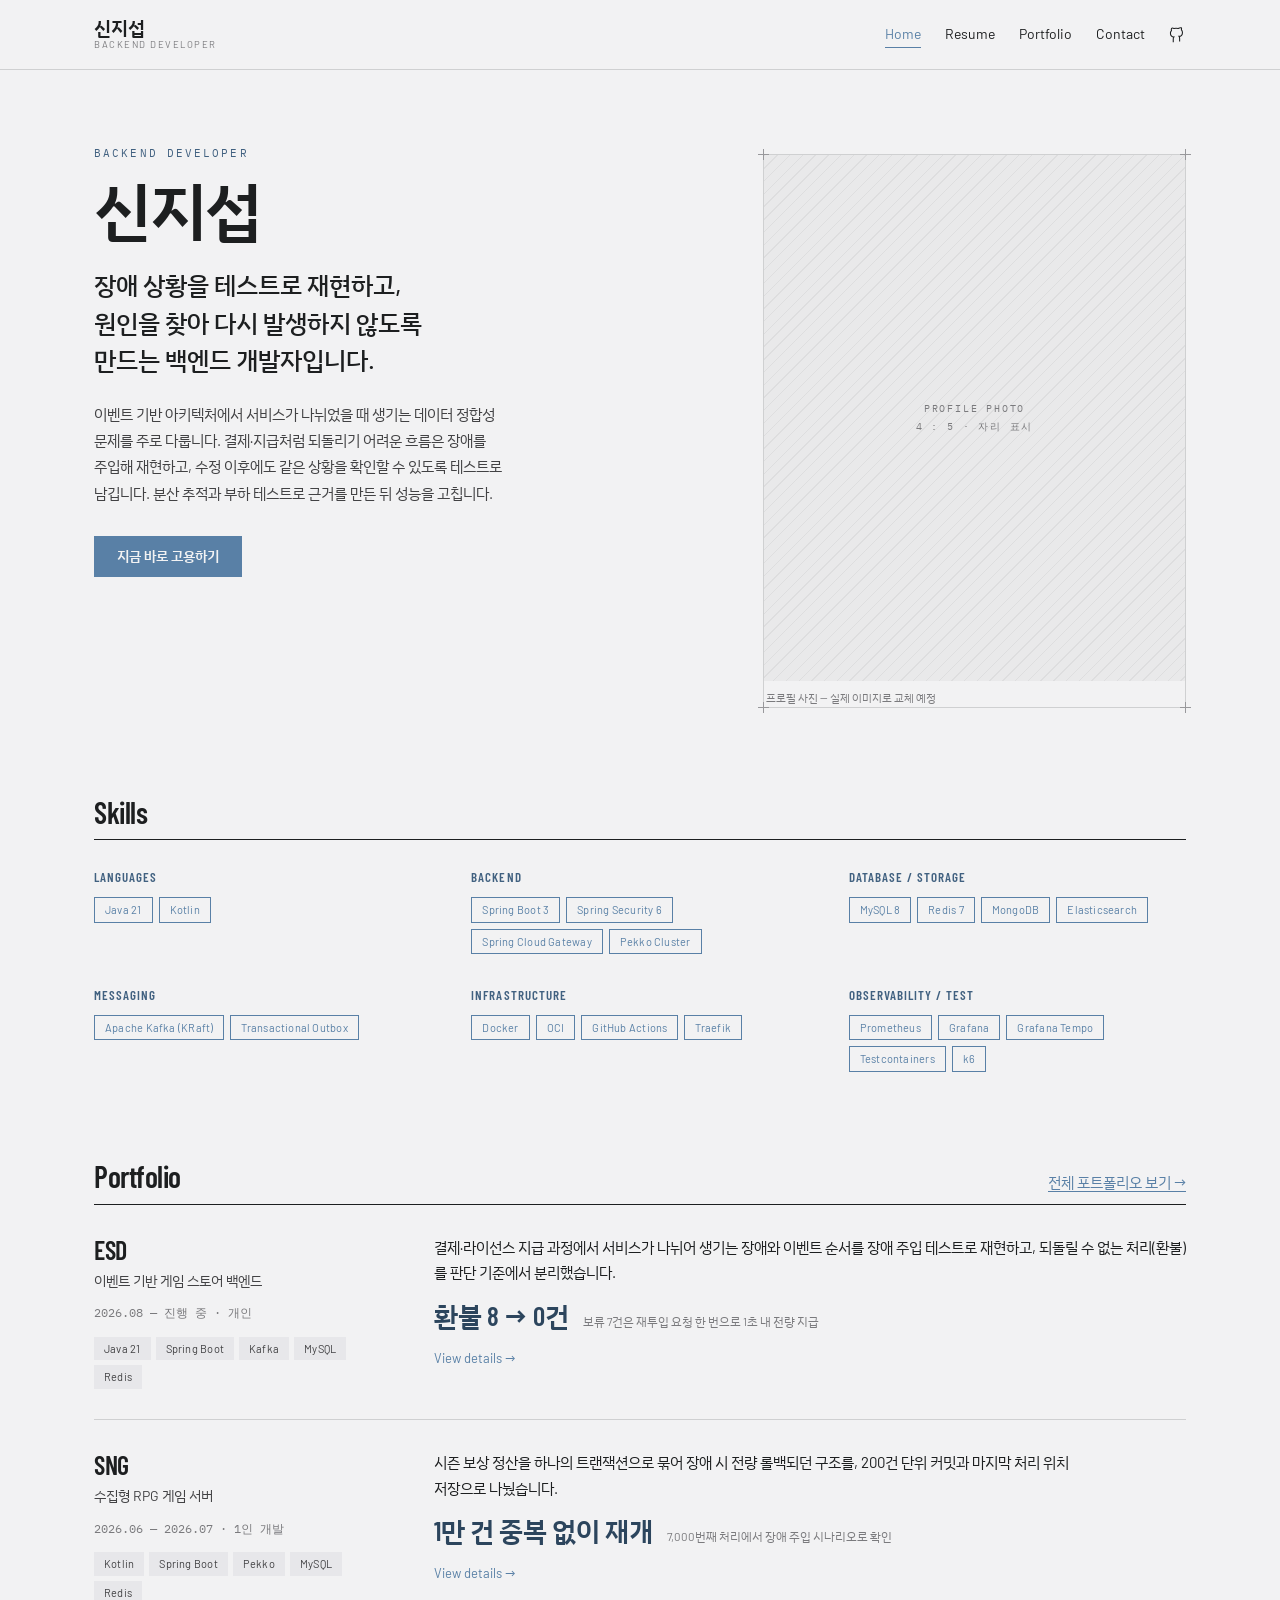
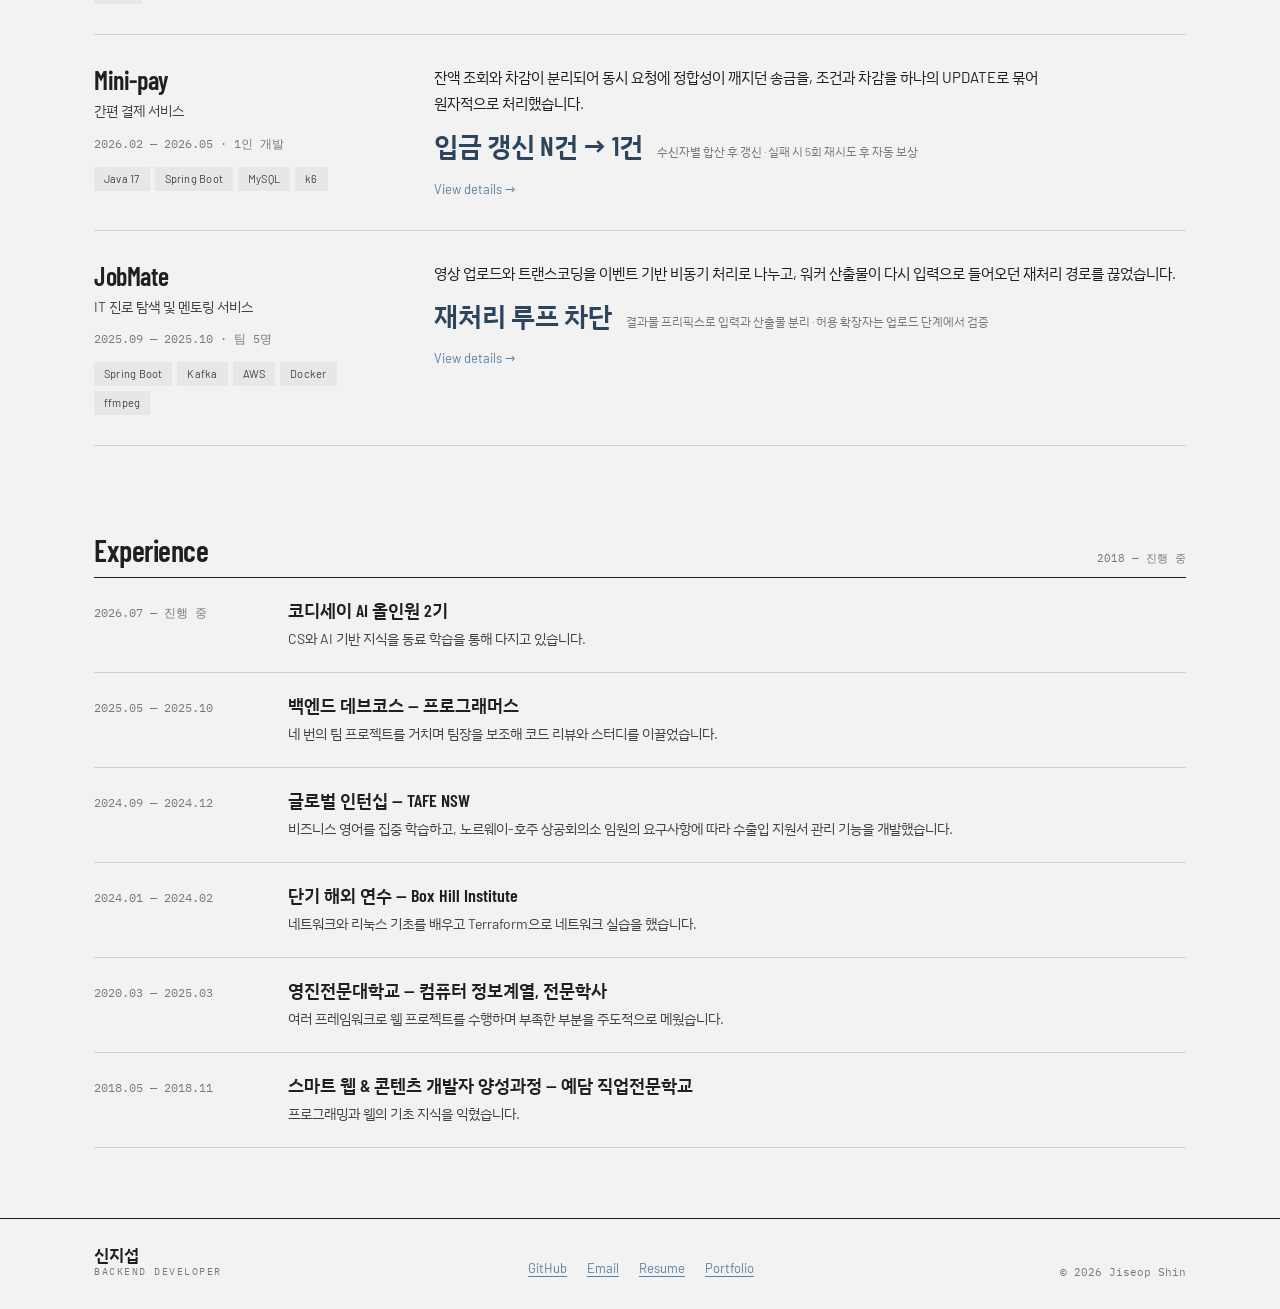
==== index.html @ 27e66d49 "초안작성" ====
<!DOCTYPE html>
<html lang="ko">
<head>
<meta charset="utf-8">
<meta name="viewport" content="width=device-width, initial-scale=1">
<title>신지섭 · Backend Developer</title>
<meta name="description" content="장애 상황을 테스트로 재현하고, 원인을 찾아 다시 발생하지 않도록 만드는 백엔드 개발자 신지섭의 포트폴리오.">
<link rel="icon" href="data:image/svg+xml,%3Csvg xmlns='http://www.w3.org/2000/svg' viewBox='0 0 32 32'%3E%3Crect width='32' height='32' fill='%23f2f2f3'/%3E%3Crect x='7' y='7' width='18' height='18' fill='none' stroke='%231d1f20' stroke-width='1.6'/%3E%3Cpath d='M3 3h6M3 3v6M29 3h-6M29 3v6M3 29h6M3 29v-6M29 29h-6M29 29v-6' stroke='%235980a6' stroke-width='2'/%3E%3C/svg%3E">
<link rel="preconnect" href="https://fonts.googleapis.com">
<link rel="preconnect" href="https://fonts.gstatic.com" crossorigin>
<link rel="stylesheet" href="https://fonts.googleapis.com/css2?family=Barlow:wght@400;500;600&family=Barlow+Condensed:wght@500;600;700&family=IBM+Plex+Sans+KR:wght@400;500;600;700&family=IBM+Plex+Mono:wght@400;500&display=swap">
<link rel="stylesheet" href="css/tokens.css">
<link rel="stylesheet" href="css/base.css">
<link rel="stylesheet" href="css/components.css">
<link rel="stylesheet" href="css/pages.css">
<link rel="stylesheet" href="css/print.css">
</head>
<body>

<a class="skip-link" href="#main">본문으로 건너뛰기</a>

<header class="site-header">
  <div class="container nav">
    <a class="nav-brand" href="index.html">신지섭<span>Backend Developer</span></a>

    <nav class="nav-links" aria-label="주요 메뉴">
      <a href="index.html" aria-current="page">Home</a>
      <a href="resume.html">Resume</a>
      <a href="portfolio.html">Portfolio</a>
      <a href="contact.html">Contact</a>
      <a class="nav-icon" href="https://github.com/tlswltjq" aria-label="GitHub" target="_blank" rel="noopener">
        <svg width="17" height="17" viewBox="0 0 24 24" fill="none" stroke="currentColor" stroke-width="1.5" aria-hidden="true"><path d="M15 22v-4a4.8 4.8 0 0 0-1-3.5c3 0 5-2 5-5.5a5 5 0 0 0-1.5-3.5 4 4 0 0 0-.1-3S15.5 2 13 3.5a13 13 0 0 0-6 0C4.5 2 3.6 3.5 3.6 3.5a4 4 0 0 0-.1 3A5 5 0 0 0 2 10c0 3.5 2 5.5 5 5.5A4.8 4.8 0 0 0 6 19v4"/></svg>
      </a>
    </nav>

    <button class="btn btn-secondary btn-icon nav-toggle" type="button" aria-label="메뉴 열기" aria-expanded="false" aria-controls="nav-drawer">
      <svg data-icon="open" width="16" height="16" viewBox="0 0 24 24" fill="none" stroke="currentColor" stroke-width="1.5" aria-hidden="true"><path d="M4 6h16M4 12h16M4 18h16"/></svg>
      <svg data-icon="close" hidden width="16" height="16" viewBox="0 0 24 24" fill="none" stroke="currentColor" stroke-width="1.5" aria-hidden="true"><path d="M6 6l12 12M18 6L6 18"/></svg>
    </button>
  </div>

  <div class="nav-drawer" id="nav-drawer" hidden>
    <ul>
      <li><a href="index.html" aria-current="page">Home</a></li>
      <li><a href="resume.html">Resume</a></li>
      <li><a href="portfolio.html">Portfolio</a></li>
      <li><a href="contact.html">Contact</a></li>
      <li><a href="https://github.com/tlswltjq" target="_blank" rel="noopener">GitHub<span class="mono mono--sm">↗</span></a></li>
    </ul>
  </div>
</header>

<main id="main" tabindex="-1">

  <!-- ── 히어로 — 정체성 ──────────────────────────────────────────── -->
  <section class="container hero">
    <div>
      <p class="kicker">BACKEND DEVELOPER</p>
      <h1>신지섭</h1>
      <p class="lead">장애 상황을 테스트로 재현하고, 원인을 찾아 다시 발생하지 않도록 만드는 백엔드 개발자입니다.</p>
      <p class="body-text">이벤트 기반 아키텍처에서 서비스가 나뉘었을 때 생기는 데이터 정합성 문제를 주로 다룹니다. 결제·지급처럼 되돌리기 어려운 흐름은 장애를 주입해 재현하고, 수정 이후에도 같은 상황을 확인할 수 있도록 테스트로 남깁니다. 분산 추적과 부하 테스트로 근거를 만든 뒤 성능을 고칩니다.</p>
      <div class="actions">
        <a class="btn btn-primary" href="contact.html">지금 바로 고용하기</a>
      </div>
    </div>

    <figure class="blueprint hero-figure">
      <i class="corner tl"></i><i class="corner tr"></i><i class="corner bl"></i><i class="corner br"></i>
      <!-- 실제 사진으로 바꿀 때: 아래 hatch-label 을 지우고 <img> 를 넣으면
           .duotone 이 흑백 + 잉크 틴트로 눌러 줍니다. -->
      <div class="duotone hatch">
        <p class="hatch-label">PROFILE PHOTO<br><span class="hatch-ratio">4 : 5 · 자리 표시</span></p>
      </div>
      <figcaption>프로필 사진 — 실제 이미지로 교체 예정</figcaption>
    </figure>
  </section>

  <!-- ── 기술 ─────────────────────────────────────────────────────── -->
  <section class="container section">
    <div class="section-head section-head--gap">
      <h2>Skills</h2>
    </div>
    <div class="skill-grid">
      <div>
        <h6>Languages</h6>
        <div class="tag-row tag-row--lg">
          <span class="tag tag-outline">Java 21</span>
          <span class="tag tag-outline">Kotlin</span>
        </div>
      </div>
      <div>
        <h6>Backend</h6>
        <div class="tag-row tag-row--lg">
          <span class="tag tag-outline">Spring Boot 3</span>
          <span class="tag tag-outline">Spring Security 6</span>
          <span class="tag tag-outline">Spring Cloud Gateway</span>
          <span class="tag tag-outline">Pekko Cluster</span>
        </div>
      </div>
      <div>
        <h6>Database / Storage</h6>
        <div class="tag-row tag-row--lg">
          <span class="tag tag-outline">MySQL 8</span>
          <span class="tag tag-outline">Redis 7</span>
          <span class="tag tag-outline">MongoDB</span>
          <span class="tag tag-outline">Elasticsearch</span>
        </div>
      </div>
      <div>
        <h6>Messaging</h6>
        <div class="tag-row tag-row--lg">
          <span class="tag tag-outline">Apache Kafka (KRaft)</span>
          <span class="tag tag-outline">Transactional Outbox</span>
        </div>
      </div>
      <div>
        <h6>Infrastructure</h6>
        <div class="tag-row tag-row--lg">
          <span class="tag tag-outline">Docker</span>
          <span class="tag tag-outline">OCI</span>
          <span class="tag tag-outline">GitHub Actions</span>
          <span class="tag tag-outline">Traefik</span>
        </div>
      </div>
      <div>
        <h6>Observability / Test</h6>
        <div class="tag-row tag-row--lg">
          <span class="tag tag-outline">Prometheus</span>
          <span class="tag tag-outline">Grafana</span>
          <span class="tag tag-outline">Grafana Tempo</span>
          <span class="tag tag-outline">Testcontainers</span>
          <span class="tag tag-outline">k6</span>
        </div>
      </div>
    </div>
  </section>

  <!-- ── 대표 작업 ────────────────────────────────────────────────── -->
  <section class="container section">
    <div class="section-head">
      <h2>Portfolio</h2>
      <a href="portfolio.html">전체 포트폴리오 보기 →</a>
    </div>

    <a class="work" href="project-esd.html">
      <div>
        <h3>ESD</h3>
        <p class="work-sub">이벤트 기반 게임 스토어 백엔드</p>
        <div class="mono">2026.08 — 진행 중 · 개인</div>
        <div class="tag-row">
          <span class="tag tag-neutral">Java 21</span>
          <span class="tag tag-neutral">Spring Boot</span>
          <span class="tag tag-neutral">Kafka</span>
          <span class="tag tag-neutral">MySQL</span>
          <span class="tag tag-neutral">Redis</span>
        </div>
      </div>
      <div class="work-body">
        <p>결제·라이선스 지급 과정에서 서비스가 나뉘어 생기는 장애와 이벤트 순서를 장애 주입 테스트로 재현하고, 되돌릴 수 없는 처리(환불)를 판단 기준에서 분리했습니다.</p>
        <div class="work-result">
          <span class="metric">환불 8 → 0건</span>
          <span class="note">보류 7건은 재투입 요청 한 번으로 1초 내 전량 지급</span>
        </div>
        <span class="work-more">View details →</span>
      </div>
    </a>

    <a class="work" href="portfolio.html">
      <div>
        <h3>SNG</h3>
        <p class="work-sub">수집형 RPG 게임 서버</p>
        <div class="mono">2026.06 — 2026.07 · 1인 개발</div>
        <div class="tag-row">
          <span class="tag tag-neutral">Kotlin</span>
          <span class="tag tag-neutral">Spring Boot</span>
          <span class="tag tag-neutral">Pekko</span>
          <span class="tag tag-neutral">MySQL</span>
          <span class="tag tag-neutral">Redis</span>
        </div>
      </div>
      <div class="work-body">
        <p>시즌 보상 정산을 하나의 트랜잭션으로 묶어 장애 시 전량 롤백되던 구조를, 200건 단위 커밋과 마지막 처리 위치 저장으로 나눴습니다.</p>
        <div class="work-result">
          <span class="metric">1만 건 중복 없이 재개</span>
          <span class="note">7,000번째 처리에서 장애 주입 시나리오로 확인</span>
        </div>
        <span class="work-more">View details →</span>
      </div>
    </a>

    <a class="work" href="portfolio.html">
      <div>
        <h3>Mini-pay</h3>
        <p class="work-sub">간편 결제 서비스</p>
        <div class="mono">2026.02 — 2026.05 · 1인 개발</div>
        <div class="tag-row">
          <span class="tag tag-neutral">Java 17</span>
          <span class="tag tag-neutral">Spring Boot</span>
          <span class="tag tag-neutral">MySQL</span>
          <span class="tag tag-neutral">k6</span>
        </div>
      </div>
      <div class="work-body">
        <p>잔액 조회와 차감이 분리되어 동시 요청에 정합성이 깨지던 송금을, 조건과 차감을 하나의 UPDATE로 묶어 원자적으로 처리했습니다.</p>
        <div class="work-result">
          <span class="metric">입금 갱신 N건 → 1건</span>
          <span class="note">수신자별 합산 후 갱신 · 실패 시 5회 재시도 후 자동 보상</span>
        </div>
        <span class="work-more">View details →</span>
      </div>
    </a>

    <a class="work" href="portfolio.html">
      <div>
        <h3>JobMate</h3>
        <p class="work-sub">IT 진로 탐색 및 멘토링 서비스</p>
        <div class="mono">2025.09 — 2025.10 · 팀 5명</div>
        <div class="tag-row">
          <span class="tag tag-neutral">Spring Boot</span>
          <span class="tag tag-neutral">Kafka</span>
          <span class="tag tag-neutral">AWS</span>
          <span class="tag tag-neutral">Docker</span>
          <span class="tag tag-neutral">ffmpeg</span>
        </div>
      </div>
      <div class="work-body">
        <p>영상 업로드와 트랜스코딩을 이벤트 기반 비동기 처리로 나누고, 워커 산출물이 다시 입력으로 들어오던 재처리 경로를 끊었습니다.</p>
        <div class="work-result">
          <span class="metric">재처리 루프 차단</span>
          <span class="note">결과물 프리픽스로 입력과 산출물 분리 · 허용 확장자는 업로드 단계에서 검증</span>
        </div>
        <span class="work-more">View details →</span>
      </div>
    </a>
  </section>

  <!-- ── 학력 · 대외활동 ──────────────────────────────────────────── -->
  <section class="container section">
    <div class="section-head">
      <h2>Experience</h2>
      <span class="mono mono--sm">2018 — 진행 중</span>
    </div>
    <div class="entry-list">
      <div class="entry entry--edu">
        <span class="mono">2026.07 — 진행 중</span>
        <div>
          <span class="entry-name">코디세이 AI 올인원 2기</span>
          <p class="entry-desc">CS와 AI 기반 지식을 동료 학습을 통해 다지고 있습니다.</p>
        </div>
      </div>
      <div class="entry entry--edu">
        <span class="mono">2025.05 — 2025.10</span>
        <div>
          <span class="entry-name">백엔드 데브코스 — 프로그래머스</span>
          <p class="entry-desc">네 번의 팀 프로젝트를 거치며 팀장을 보조해 코드 리뷰와 스터디를 이끌었습니다.</p>
        </div>
      </div>
      <div class="entry entry--edu">
        <span class="mono">2024.09 — 2024.12</span>
        <div>
          <span class="entry-name">글로벌 인턴십 — TAFE NSW</span>
          <p class="entry-desc">비즈니스 영어를 집중 학습하고, 노르웨이-호주 상공회의소 임원의 요구사항에 따라 수출입 지원서 관리 기능을 개발했습니다.</p>
        </div>
      </div>
      <div class="entry entry--edu">
        <span class="mono">2024.01 — 2024.02</span>
        <div>
          <span class="entry-name">단기 해외 연수 — Box Hill Institute</span>
          <p class="entry-desc">네트워크와 리눅스 기초를 배우고 Terraform으로 네트워크 실습을 했습니다.</p>
        </div>
      </div>
      <div class="entry entry--edu">
        <span class="mono">2020.03 — 2025.03</span>
        <div>
          <span class="entry-name">영진전문대학교 — 컴퓨터 정보계열, 전문학사</span>
          <p class="entry-desc">여러 프레임워크로 웹 프로젝트를 수행하며 부족한 부분을 주도적으로 메웠습니다.</p>
        </div>
      </div>
      <div class="entry entry--edu">
        <span class="mono">2018.05 — 2018.11</span>
        <div>
          <span class="entry-name">스마트 웹 &amp; 콘텐츠 개발자 양성과정 — 예담 직업전문학교</span>
          <p class="entry-desc">프로그래밍과 웹의 기초 지식을 익혔습니다.</p>
        </div>
      </div>
    </div>
  </section>

</main>

<footer class="site-footer">
  <div class="container">
    <div>
      <div class="footer-brand">신지섭</div>
      <div>BACKEND DEVELOPER</div>
    </div>
    <div class="footer-links">
      <a href="https://github.com/tlswltjq" target="_blank" rel="noopener">GitHub</a>
      <a href="mailto:wltjq1203@icloud.com">Email</a>
      <a href="resume.html">Resume</a>
      <a href="portfolio.html">Portfolio</a>
    </div>
    <div class="footer-copy">© <span data-year>2026</span> Jiseop Shin</div>
  </div>
</footer>

<script src="js/site.js"></script>
<script src="js/nav.js"></script>
</body>
</html>
---- css/tokens.css ----
/* ══════════════════════════════════════════════════════════════════
   tokens.css — Industry 도면(blueprint) 디자인 시스템의 토큰
   시안(신지섭 포트폴리오 사이트.dc.html)이 참조하는 CSS 변수를
   그대로 정의합니다. 색·타입·간격을 바꿀 일이 생기면 이 파일만 고칩니다.
   ══════════════════════════════════════════════════════════════════ */

:root {
  /* ─── 표면과 글자 ─────────────────────────────────────────────── */
  --color-bg: #f2f2f3;          /* 종이(페이지) 바닥 */
  --color-surface: #e9e9ea;     /* 한 단 들어간 면 — 코드칩·해칭 바탕 */
  --color-text: #1d1f20;
  --color-divider: color-mix(in srgb, #1d1f20 16%, transparent);

  /* 중립 램프 — OKLCH 한 명도 축에서 뽑아, 단계가 같으면 밝기도 같습니다. */
  --color-neutral-100: #f5f5f8;
  --color-neutral-200: #e7e7ea;
  --color-neutral-300: #d4d4d7;
  --color-neutral-400: #b7b7ba;
  --color-neutral-500: #98989b;
  --color-neutral-600: #7a7a7d;
  --color-neutral-700: #5d5d60;
  --color-neutral-800: #424244;
  --color-neutral-900: #2b2b2d;

  /* 강조 램프 — 청사진 잉크 계열 */
  --color-accent: #5980a6;
  --color-accent-100: #eef6ff;
  --color-accent-200: #d6ebff;
  --color-accent-300: #b5d9fd;
  --color-accent-400: #94bce3;
  --color-accent-500: #749dc4;
  --color-accent-600: #597ea3;
  --color-accent-700: #416180;
  --color-accent-800: #2c455d;
  --color-accent-900: #1d2d3d;

  /* ─── 타이포그래피 ────────────────────────────────────────────── */
  /* 라틴은 Barlow, 한글은 IBM Plex Sans KR 로 떨어집니다. 시안이 쓰는
     조합이라 그대로 둡니다. */
  --font-heading: "Barlow Condensed", "IBM Plex Sans KR", system-ui, sans-serif;
  --font-body: "Barlow", "IBM Plex Sans KR", system-ui, sans-serif;
  --font-mono: "IBM Plex Mono", ui-monospace, SFMono-Regular, Menlo, monospace;
  --font-heading-weight: 600;

  /* ─── 간격 ────────────────────────────────────────────────────── */
  --space-1: 4px;
  --space-2: 8px;
  --space-3: 12px;
  --space-4: 16px;
  --space-5: 22px;
  --space-6: 30px;
  --space-8: 44px;

  /* 아트보드 좌우 여백 — 시안의 1180px 카드에 44px 패딩 */
  --page-max: 1180px;
  --page-pad: 44px;

  /* 섹션 사이 수직 리듬 */
  --section-gap: 88px;

  --shadow-sm: 0 1px 2px color-mix(in srgb, #2b2b2d 14%, transparent);
  --shadow-md: 0 3px 10px color-mix(in srgb, #2b2b2d 16%, transparent);
}

@media (max-width: 720px) {
  :root {
    --page-pad: 20px;
    --section-gap: 52px;
  }
}
---- css/base.css ----
/* ══════════════════════════════════════════════════════════════════
   base.css — 리셋 · 요소 타이포그래피 · 레이아웃 뼈대 · 유틸리티
   ══════════════════════════════════════════════════════════════════ */

*, *::before, *::after { box-sizing: border-box; }

/* [hidden] 은 기본이 display:none 이지만, 아래에서 .card 류에 flex/grid 를
   주면 그 쪽이 이깁니다. 필터와 아코디언이 hidden 만으로 동작하므로
   여기서 확실히 눌러 둡니다. */
[hidden] { display: none !important; }

html { -webkit-text-size-adjust: 100%; }

body {
  margin: 0;
  background: var(--color-bg);
  color: var(--color-text);
  font-family: var(--font-body);
  font-size: 15px;
  line-height: 1.6;
  font-weight: 400;
  -webkit-font-smoothing: antialiased;
  text-rendering: optimizeLegibility;

  /* 한글은 기본값이면 글자 단위로 잘려 “원인/을 찾아” 처럼 어절이 끊깁니다.
     keep-all 로 어절을 붙여 두고, 긴 URL 같은 것만 break-word 로 풀어 줍니다. */
  word-break: keep-all;
  overflow-wrap: break-word;

  /* 내용이 짧은 페이지에서도 푸터가 바닥에 붙게 */
  min-height: 100vh;
  display: flex;
  flex-direction: column;
}

body > main { flex: 1 0 auto; }
body > .site-footer { flex: none; }

h1, h2, h3, h4, h5, h6 {
  font-family: var(--font-heading);
  font-weight: var(--font-heading-weight);
  line-height: 1.12;
  letter-spacing: -0.015em;
  margin: 0;
  text-wrap: balance;
}
h1 { font-size: clamp(38px, 5.2vw, 64px); letter-spacing: -0.02em; }
h2 { font-size: clamp(24px, 3vw, 30px); }
h3 { font-size: clamp(22px, 2.4vw, 26px); }
h4 { font-size: 21px; }
h5 { font-size: 17px; }

/* h6 는 시안 전체에서 “섹션 소제목 라벨” 역할입니다. */
h6 {
  font-size: 13px;
  letter-spacing: 0.08em;
  text-transform: uppercase;
  color: var(--color-accent-700);
}

p { margin: 0 0 var(--space-3); }
p:last-child { margin-bottom: 0; }

a { color: var(--color-accent); text-underline-offset: 3px; }
a:hover { color: var(--color-accent-700); }

ul, ol { margin: 0; padding-left: 16px; }
li { text-wrap: pretty; }

img { display: block; max-width: 100%; }
figure { margin: 0; }
figcaption {
  padding: var(--space-2) 2px 0;
  font-size: 11px;
  color: var(--color-neutral-600);
}

b, strong { font-weight: 600; }

code {
  font: 400 0.88em var(--font-mono);
  background: var(--color-surface);
  padding: 1px 5px;
}

button { font: inherit; color: inherit; }

:focus { outline: none; }
:focus-visible { outline: 2px solid var(--color-accent); outline-offset: 2px; }
::selection { background: color-mix(in srgb, var(--color-accent) 30%, transparent); }

/* 건너뛰기 링크 — 키보드 사용자가 내비게이션을 지나칠 수 있게 */
.skip-link {
  position: absolute;
  left: -9999px;
  top: 0;
  z-index: 100;
  padding: 10px 16px;
  background: var(--color-accent-900);
  color: #f2f2f3;
  font: 500 13px var(--font-body);
  text-decoration: none;
}
.skip-link:focus { left: 0; color: #f2f2f3; }

/* ─── 레이아웃 ────────────────────────────────────────────────────── */
.container {
  max-width: var(--page-max);
  margin: 0 auto;
  padding-inline: var(--page-pad);
}

/* body 가 flex 컨테이너이므로, .container 가 body 의 직계 자식이면
   (이력서의 도구 띠) margin:0 auto 때문에 늘어나지 않고 내용 너비로
   줄어듭니다. 폭을 명시해 원래대로 돌려놓습니다. */
body > .container { width: 100%; }

/* 본문 흐름 — 섹션마다 위 간격을 줍니다. */
.section { padding-top: var(--section-gap); }
.section--tight { padding-top: calc(var(--section-gap) * 0.7); }

/* 섹션 머리 — 굵은 괘선 위의 제목. 시안에서 반복되는 패턴입니다. */
.section-head {
  display: flex;
  align-items: baseline;
  justify-content: space-between;
  gap: var(--space-5);
  padding-bottom: 10px;
  border-bottom: 1px solid var(--color-text);
}
.section-head--gap { margin-bottom: var(--space-6); }
.section-head h2 { margin: 0; }

/* ─── 유틸리티 ────────────────────────────────────────────────────── */

/* 도면 라벨 — 모노 + 자간. 시안이 가장 자주 쓰는 텍스트 스타일입니다. */
.mono {
  font-family: var(--font-mono);
  font-weight: 400;
  font-size: 11.5px;
  color: var(--color-neutral-600);
}
.mono--sm { font-size: 10.5px; }

.kicker {
  font: 400 10.5px/1 var(--font-mono);
  letter-spacing: 0.2em;
  color: var(--color-accent-700);
}

/* 리드 문장 — 히어로와 페이지 머리의 굵은 한 줄 */
.lead {
  font: 500 clamp(19px, 2.1vw, 25px)/1.5 var(--font-body);
  margin: 0 0 var(--space-5);
  text-wrap: pretty;
}

.body-text {
  font-size: 15px;
  line-height: 1.75;
  color: var(--color-neutral-800);
  text-wrap: pretty;
}

.muted { color: var(--color-neutral-700); }
.note {
  margin: 10px 0 0;
  font-size: 11.5px;
  color: var(--color-neutral-600);
}

/* 수치 강조 — “8 → 0건” 같은 결과값 */
.metric {
  font: 600 27px/1 var(--font-heading);
  color: var(--color-accent-800);
}
.hl { color: var(--color-accent-800); font-weight: 600; }

.actions { display: flex; flex-wrap: wrap; gap: var(--space-3); }
---- css/components.css ----
/* ══════════════════════════════════════════════════════════════════
   components.css — 시안이 클래스로 부르는 부품들
   .nav / .btn / .tag / .blueprint / .table / .field / .seg / .stat-grid
   ══════════════════════════════════════════════════════════════════ */

/* ─── 도면 프레임 ─────────────────────────────────────────────────── */
/* 1px 실선 상자 + 바깥으로 삐져나온 모서리 등록 마크. 이 시스템의 서명. */
.blueprint {
  position: relative;
  border: 1px solid var(--color-divider);
  border-radius: 0;
}
.blueprint > .corner {
  position: absolute;
  width: 11px;
  height: 11px;
  color: var(--color-neutral-500);
  pointer-events: none;
}
.blueprint > .corner::before,
.blueprint > .corner::after {
  content: "";
  position: absolute;
  background: currentColor;
}
.blueprint > .corner::before { left: 5px; top: 0; width: 1px; height: 100%; }
.blueprint > .corner::after { top: 5px; left: 0; width: 100%; height: 1px; }
.blueprint > .corner.tl { top: -6px; left: -6px; }
.blueprint > .corner.tr { top: -6px; right: -6px; }
.blueprint > .corner.bl { bottom: -6px; left: -6px; }
.blueprint > .corner.br { bottom: -6px; right: -6px; }

/* 어두운 강조 배경. 모서리 마크는 상자 바깥(밝은 종이 위)에 걸쳐 있으므로
   기본 중간 회색을 그대로 씁니다 — 밝게 바꾸면 종이에 묻혀 사라집니다. */
.blueprint--dark {
  background: var(--color-accent-900);
  border-color: var(--color-accent-800);
}

/* 사진 자리 표시 — 45° 해칭. 실제 사진으로 교체하면 .duotone 이
   흑백 + 잉크 틴트로 눌러 줍니다. */
.hatch {
  display: grid;
  place-items: center;
  background:
    repeating-linear-gradient(135deg, rgba(29, 31, 32, 0.055) 0 1px, transparent 1px 9px),
    var(--color-surface);
}
.hatch-label {
  text-align: center;
  font: 400 10px/1.8 var(--font-mono);
  letter-spacing: 0.18em;
  color: var(--color-neutral-600);
}
.duotone > img {
  width: 100%;
  height: 100%;
  object-fit: cover;
  filter: grayscale(1) contrast(1.06) brightness(1.02);
}

/* ─── 버튼 ────────────────────────────────────────────────────────── */
.btn {
  display: inline-flex;
  align-items: center;
  justify-content: center;
  gap: 6px;
  cursor: pointer;
  text-decoration: none;
  font-family: var(--font-heading);
  font-weight: var(--font-heading-weight);
  font-size: 14px;
  line-height: 1.2;
  color: var(--color-text);
  background: transparent;
  border: 1px solid var(--color-divider);
  border-radius: 0;
  padding: 11px 22px;
  transition: background 0.15s ease, color 0.15s ease, border-color 0.15s ease;
}
.btn:disabled,
.btn[aria-disabled="true"] { opacity: 0.45; cursor: not-allowed; }

.btn-primary {
  background: var(--color-accent);
  color: var(--color-bg);
  border-color: var(--color-accent);
}
.btn-primary:hover { background: var(--color-accent-700); color: var(--color-bg); }
.btn-primary:active { background: var(--color-accent-800); }

.btn-secondary:hover { background: color-mix(in srgb, var(--color-text) 7%, transparent); }
.btn-secondary:active { background: color-mix(in srgb, var(--color-text) 14%, transparent); }

.btn-sm { padding: 9px 18px; font-size: 13.5px; }
.btn-block { width: 100%; }
.btn-icon { width: 36px; height: 36px; padding: 0; }

/* 어두운 띠 안의 버튼 반전 */
.btn-invert {
  background: var(--color-bg);
  color: var(--color-accent-900);
  border-color: var(--color-bg);
}
.btn-invert:hover { background: #fff; color: var(--color-accent-900); }
.btn-outline-invert { color: var(--color-bg); border-color: color-mix(in srgb, #f2f2f3 50%, transparent); }
.btn-outline-invert:hover {
  background: color-mix(in srgb, #f2f2f3 12%, transparent);
  color: var(--color-bg);
}

/* ─── 태그 ────────────────────────────────────────────────────────── */
.tag {
  display: inline-flex;
  align-items: center;
  font-size: 11px;
  letter-spacing: 0.02em;
  padding: 3px 10px;
  border-radius: 0;
  white-space: nowrap;
}
.tag-accent { background: var(--color-accent-100); color: var(--color-accent-800); }
.tag-neutral { background: var(--color-neutral-200); color: var(--color-neutral-800); }
.tag-outline { border: 1px solid var(--color-accent); color: var(--color-accent); }

.tag-row { display: flex; flex-wrap: wrap; gap: 5px; }
.tag-row--lg { gap: 6px; }

/* ─── 헤더와 내비게이션 ───────────────────────────────────────────── */
.site-header {
  position: relative;
  z-index: 30;
  background: var(--color-bg);
  border-bottom: 1px solid var(--color-divider);
}
.nav {
  display: flex;
  align-items: center;
  gap: var(--space-6);
  padding-block: 18px;
}
.nav-brand {
  display: flex;
  flex-direction: column;
  line-height: 1.05;
  margin-right: auto;
  font-family: var(--font-heading);
  font-weight: var(--font-heading-weight);
  font-size: 19px;
  color: inherit;
  text-decoration: none;
}
.nav-brand:hover { color: var(--color-accent); }
.nav-brand span {
  font: 400 9.5px/1.4 var(--font-body);
  letter-spacing: 0.16em;
  text-transform: uppercase;
  color: var(--color-neutral-600);
}

.nav-links {
  display: flex;
  gap: 24px;
  align-items: center;
  font-size: 14px;
}
.nav-links a {
  color: inherit;
  text-decoration: none;
  padding-block: 2px;
}
.nav-links a:hover { color: var(--color-accent); }
.nav-links a[aria-current="page"] {
  color: var(--color-accent);
  border-bottom: 1px solid var(--color-accent);
}
.nav-links .nav-icon { display: inline-flex; color: var(--color-text); }
.nav-links .nav-icon:hover { color: var(--color-accent); }
.nav-links .nav-icon[aria-current="page"] { border-bottom: 0; }

/* 햄버거 — 좁은 화면에서만 보입니다. */
.nav-toggle { display: none; }

/* 열고 닫히는 서랍 */
.nav-drawer {
  border-top: 1px solid var(--color-divider);
  background: var(--color-bg);
}
.nav-drawer ul { list-style: none; margin: 0; padding: 0; }
.nav-drawer a {
  display: flex;
  align-items: center;
  justify-content: space-between;
  padding: 15px var(--page-pad);
  font-family: var(--font-heading);
  font-weight: var(--font-heading-weight);
  font-size: 16px;
  letter-spacing: 0.02em;
  color: var(--color-text);
  text-decoration: none;
}
.nav-drawer li + li a { border-top: 1px solid var(--color-divider); }
.nav-drawer a:hover { background: var(--color-accent-100); color: var(--color-accent-800); }
.nav-drawer a[aria-current="page"] { color: var(--color-accent); }

@media (max-width: 780px) {
  .nav-links { display: none; }
  .nav-toggle { display: inline-flex; }
}

/* ─── 얇은 도구 띠 (이력서 상단) ──────────────────────────────────── */
.toolbar {
  position: sticky;
  top: 0;
  z-index: 20;
  display: flex;
  align-items: center;
  justify-content: space-between;
  gap: var(--space-5);
  padding-block: 14px;
  background: var(--color-bg);
  border-bottom: 1px solid var(--color-divider);
}
.toolbar-actions { display: flex; gap: var(--space-2); }
.toolbar .btn { padding: 8px 16px; font-size: 13px; }

/* ─── 표 ──────────────────────────────────────────────────────────── */
.table {
  width: 100%;
  border-collapse: collapse;
  font-size: 13.5px;
}
.table td {
  padding: 10px 0;
  border-bottom: 1px solid var(--color-divider);
  vertical-align: top;
  text-align: left;
}
.table td:first-child {
  padding-right: var(--space-4);
  color: var(--color-neutral-700);
  white-space: nowrap;
}
.table--ruled { border-top: 1px solid var(--color-text); }

/* ─── 폼 ──────────────────────────────────────────────────────────── */
.field { display: flex; flex-direction: column; gap: 6px; }
.field > label {
  font: 500 12.5px/1.3 var(--font-body);
  letter-spacing: 0.02em;
  color: var(--color-neutral-800);
}
.input {
  width: 100%;
  font: 400 14px/1.5 var(--font-body);
  color: var(--color-text);
  background: var(--color-bg);
  border: 1px solid var(--color-divider);
  border-radius: 0;
  padding: 10px 12px;
  transition: border-color 0.15s ease, box-shadow 0.15s ease;
}
.input::placeholder { color: var(--color-neutral-500); }
.input:hover { border-color: var(--color-neutral-400); }
.input:focus {
  outline: none;
  border-color: var(--color-accent);
  box-shadow: inset 0 0 0 1px var(--color-accent);
}
textarea.input { resize: vertical; min-height: 96px; }

.input[aria-invalid="true"] { border-color: #a6432f; box-shadow: inset 0 0 0 1px #a6432f; }
.field-error {
  min-height: 0;
  font: 400 11.5px/1.5 var(--font-body);
  color: #a6432f;
}
.field-error:empty { display: none; }

.form-status {
  margin: 0;
  font: 400 12.5px/1.6 var(--font-body);
  color: var(--color-accent-800);
}
.form-status:empty { display: none; }

/* ─── 분절 선택 (포트폴리오 필터) ────────────────────────────────── */
.seg {
  display: inline-flex;
  flex-wrap: wrap;
  border: 1px solid var(--color-divider);
}
.seg-opt {
  position: relative;
  display: inline-flex;
  align-items: center;
  cursor: pointer;
  padding: 8px 15px;
  font: 500 12.5px/1.2 var(--font-body);
  letter-spacing: 0.02em;
  color: var(--color-neutral-800);
  transition: background 0.15s ease, color 0.15s ease;
}
.seg-opt + .seg-opt { border-left: 1px solid var(--color-divider); }
.seg-opt input {
  position: absolute;
  inset: 0;
  appearance: none;
  margin: 0;
  opacity: 0;
  cursor: pointer;
}
.seg-opt:hover { background: color-mix(in srgb, var(--color-text) 6%, transparent); }
.seg-opt:has(input:checked) {
  background: var(--color-accent);
  color: var(--color-bg);
}
.seg-opt:has(input:focus-visible) { outline: 2px solid var(--color-accent); outline-offset: 2px; }

/* ─── 수치 띠 ─────────────────────────────────────────────────────── */
/* 여러 칸이 세로 괘선으로 나뉜 격자. 좁아지면 세로로 쌓입니다. */
.stat-grid { display: grid; grid-template-columns: repeat(4, minmax(0, 1fr)); }
.stat-grid--3 { grid-template-columns: repeat(3, minmax(0, 1fr)); }
.stat {
  padding: 20px 22px;
  border-right: 1px solid var(--color-divider);
}
.stat:last-child { border-right: 0; }
.stat-value {
  font: 600 clamp(26px, 2.6vw, 34px)/1 var(--font-heading);
  letter-spacing: -0.01em;
}
.stat-label {
  margin-top: 8px;
  font-size: 11.5px;
  line-height: 1.5;
  color: var(--color-neutral-700);
}

@media (max-width: 900px) {
  .stat-grid { grid-template-columns: repeat(2, minmax(0, 1fr)); }
  .stat:nth-child(2n) { border-right: 0; }
  .stat-grid > .stat:nth-child(-n + 2) { border-bottom: 1px solid var(--color-divider); }
}
@media (max-width: 560px) {
  .stat-grid { grid-template-columns: 1fr; }
  .stat { border-right: 0; border-bottom: 1px solid var(--color-divider); }
  .stat:last-child { border-bottom: 0; }
}

/* ─── 푸터 ────────────────────────────────────────────────────────── */
.site-footer {
  margin-top: 70px;
  border-top: 1px solid var(--color-text);
}
.site-footer .container {
  display: flex;
  justify-content: space-between;
  align-items: flex-end;
  gap: var(--space-6);
  flex-wrap: wrap;
  padding-block: 26px 30px;
}
.footer-brand { font: 600 17px/1.1 var(--font-heading); }
.footer-brand + div {
  font: 400 9.5px/1.6 var(--font-mono);
  letter-spacing: 0.16em;
  color: var(--color-neutral-600);
}
.footer-links { display: flex; gap: 20px; font-size: 13px; }
.footer-copy { font: 400 10.5px var(--font-mono); color: var(--color-neutral-600); }
---- css/pages.css ----
/* ══════════════════════════════════════════════════════════════════
   pages.css — 페이지별 레이아웃
   1. Home        2. Resume      3. Portfolio
   4. Case detail 5. Contact     6. 좁은 화면
   ══════════════════════════════════════════════════════════════════ */

/* ─── 1. Home ─────────────────────────────────────────────────────── */
.hero {
  padding-top: 78px;
  display: grid;
  grid-template-columns: minmax(0, 1.45fr) minmax(0, 1fr);
  gap: 56px;
  align-items: start;
}
.hero h1 { margin: 14px 0 22px; }
.hero .lead { max-width: 26ch; }
.hero .body-text { margin: 0 0 var(--space-6); max-width: 52ch; }
.hero-figure { margin-top: 6px; }
.hero-figure .hatch { aspect-ratio: 4 / 5; }

/* 이력 줄 — 기간 · 이름 · 한 줄 설명 · 화살표 */
.entry-list { border-top: 0; }
.entry {
  display: grid;
  grid-template-columns: 170px minmax(0, 220px) minmax(0, 1fr) 24px;
  gap: 24px;
  align-items: center;
  padding: 22px 0;
  border-bottom: 1px solid var(--color-divider);
  text-decoration: none;
  color: inherit;
  transition: background 0.15s ease;
}
.entry:hover { background: color-mix(in srgb, var(--color-text) 4%, transparent); color: inherit; }
.entry-name { font: 600 21px/1.2 var(--font-heading); }
.entry-desc { font-size: 14px; color: var(--color-neutral-800); }
.entry-arrow { color: var(--color-accent); font-size: 15px; }

/* 학력·대외활동 줄 — 링크가 아니라 화살표 없이 기간 + 기관·설명 두 칸입니다. */
.entry--edu { grid-template-columns: 170px minmax(0, 1fr); align-items: baseline; }
.entry--edu:hover { background: none; }
.entry--edu .entry-name { display: block; font-size: 18px; }
.entry--edu .entry-desc { margin: 6px 0 0; }

/* 기술 격자 */
.skill-grid {
  display: grid;
  grid-template-columns: repeat(3, minmax(0, 1fr));
  gap: 34px 40px;
}
.skill-grid h6 { margin: 0 0 12px; }

/* 대표 작업 — 왼쪽 개요, 오른쪽 성과 */
.work {
  display: grid;
  grid-template-columns: minmax(0, 300px) minmax(0, 1fr);
  gap: 40px;
  padding: 30px 0;
  border-bottom: 1px solid var(--color-divider);
  text-decoration: none;
  color: inherit;
}
.work:hover { color: inherit; background: color-mix(in srgb, var(--color-text) 4%, transparent); }
.work h3 { margin: 0 0 6px; }
.work-sub { font-size: 14px; color: var(--color-neutral-800); margin: 0 0 12px; }
.work .tag-row { margin-top: 14px; }
.work-body p { font-size: 15px; line-height: 1.7; margin: 0 0 var(--space-4); text-wrap: pretty; }
.work-result { display: flex; align-items: baseline; gap: 14px; flex-wrap: wrap; }
.work-result .note { margin: 0; }
.work-more { display: inline-block; margin-top: 18px; font-size: 13px; color: var(--color-accent); }

/* ─── 2. Resume ───────────────────────────────────────────────────── */
/* 문서형 — 좁은 한 단에 밀도를 높입니다. */
.doc {
  max-width: 780px;
  margin: 0 auto;
  padding: 70px var(--page-pad) 0;
}
.doc h1 { font-size: clamp(34px, 4.4vw, 46px); margin: 0 0 10px; }
.doc-role { font-size: 16px; margin: 0 0 22px; color: var(--color-neutral-800); }
.doc-meta {
  display: flex;
  flex-wrap: wrap;
  gap: 8px 26px;
  padding-bottom: 26px;
  border-bottom: 1px solid var(--color-text);
  font: 400 12px var(--font-mono);
  color: var(--color-neutral-700);
}
.doc h6 { margin: 44px 0 14px; }
.doc h6.tight { margin-bottom: 6px; }
.doc-lead { font-size: 15px; line-height: 1.8; margin: 0; text-wrap: pretty; }

.doc-list { border-top: 1px solid var(--color-text); }
.doc-item { padding: 26px 0; border-bottom: 1px solid var(--color-divider); scroll-margin-top: 80px; }
.doc-item-head {
  display: flex;
  align-items: baseline;
  justify-content: space-between;
  gap: 20px;
}
.doc-item-head h4 { margin: 0; }
.doc-item-head .mono { flex: none; }
.doc-item > p {
  font-size: 13.5px;
  line-height: 1.7;
  color: var(--color-neutral-800);
  margin: 10px 0 12px;
}
.doc-stack {
  font: 400 11.5px/1.7 var(--font-mono);
  color: var(--color-neutral-700);
  margin-bottom: 14px;
}
.doc-item ul { font-size: 13.5px; line-height: 1.85; }
.doc-item ul li + li { margin-top: 2px; }

.doc-footer { display: flex; justify-content: center; padding: 56px 0 0; }
.doc .table td:first-child { width: 150px; }
.doc .table--edu td:first-child {
  width: 180px;
  font: 400 11.5px var(--font-mono);
  color: var(--color-neutral-600);
}

/* ─── 3. Portfolio ────────────────────────────────────────────────── */
.page-head { padding-top: 76px; max-width: 1000px; }
.page-head h1 { font-size: clamp(36px, 5vw, 52px); margin: 0 0 16px; }
.page-head p {
  font-size: 17px;
  line-height: 1.7;
  margin: 0;
  max-width: 54ch;
  color: var(--color-neutral-800);
  text-wrap: pretty;
}

.filter-bar {
  padding-top: 36px;
  display: flex;
  align-items: center;
  gap: var(--space-4);
  flex-wrap: wrap;
}

.project-list {
  padding-top: 34px;
  display: flex;
  flex-direction: column;
  gap: 26px;
}
.project-card { padding: 32px 34px; }
.project-card-inner {
  display: grid;
  grid-template-columns: minmax(0, 1fr) minmax(0, 1.25fr);
  gap: 44px;
}
.project-card h3 { margin: 0; font-size: clamp(24px, 2.8vw, 29px); }
.project-title-row { display: flex; align-items: baseline; gap: 12px; flex-wrap: wrap; }
.project-card .project-sub { font-size: 15px; margin: 8px 0 14px; }
.project-card .tag-row { margin-top: 16px; }
.project-card .btn { margin-top: 22px; }
.project-highlights h6 { margin: 0 0 12px; }
.project-highlights ul { font-size: 14px; line-height: 1.9; }

.empty-state {
  padding: 40px 0;
  font-size: 14px;
  color: var(--color-neutral-700);
}

/* ─── 4. Case detail ──────────────────────────────────────────────── */
.back-link { padding-top: 26px; }
.back-link a {
  font: 400 11.5px var(--font-mono);
  text-decoration: none;
  letter-spacing: 0.06em;
}

.case-head {
  padding-top: 26px;
  display: grid;
  grid-template-columns: minmax(0, 1.5fr) minmax(0, 1fr);
  gap: 56px;
  align-items: end;
}
.case-head h1 { font-size: clamp(36px, 5.4vw, 56px); margin: 0 0 12px; }
.case-head .lead { font-size: clamp(17px, 2vw, 20px); max-width: 34ch; }
.case-head .table td:first-child { width: 74px; color: var(--color-neutral-600); }

.overview {
  display: grid;
  grid-template-columns: minmax(0, 1.3fr) minmax(0, 1fr);
  gap: 48px;
}
.overview p { font-size: 15px; line-height: 1.8; text-wrap: pretty; }
.overview-aside { padding: 22px 24px; }
.overview-aside h6 { margin: 0 0 14px; }
.overview-aside ol { font-size: 13.5px; line-height: 1.95; padding-left: 18px; }

.case { padding: 34px 0; border-bottom: 1px solid var(--color-divider); }
.case:last-of-type { border-bottom: 0; }
.case-title {
  display: flex;
  align-items: baseline;
  gap: 14px;
  margin-bottom: 20px;
  flex-wrap: wrap;
}
.case-no {
  font: 400 11.5px var(--font-mono);
  color: var(--color-accent);
  letter-spacing: 0.14em;
}
.case-title h3 { margin: 0; font-size: clamp(21px, 2.4vw, 25px); }

/* 문제 → 원인 → 해결 → 결과. 왼쪽에 모노 라벨을 세웁니다. */
.case-grid {
  display: grid;
  grid-template-columns: 96px minmax(0, 1fr);
  gap: 18px 22px;
  font-size: 14.5px;
  line-height: 1.8;
}
.case-label {
  font: 400 10.5px/2.1 var(--font-mono);
  letter-spacing: 0.1em;
  color: var(--color-neutral-600);
}
.case-grid p { margin: 0; text-wrap: pretty; }
.case-grid .stat { padding: 18px 20px; }
.case-grid .stat-value { font-size: clamp(24px, 2.5vw, 33px); }
.case-grid .stat-label { margin-top: 6px; }
.case-grid .note { font-size: 13px; color: var(--color-neutral-700); margin-top: 12px; }

/* 구현 상세 — 접었다 펴는 서랍 */
.case-more { margin-top: 22px; border-top: 1px solid var(--color-divider); }
.case-more-toggle {
  display: flex;
  justify-content: space-between;
  align-items: center;
  gap: 20px;
  width: 100%;
  padding: 14px 0 0;
  background: none;
  border: 0;
  cursor: pointer;
  text-align: left;
  font: 400 13px/1.5 var(--font-body);
  color: var(--color-neutral-700);
}
.case-more-toggle:hover { color: var(--color-text); }
.case-more-mark {
  flex: none;
  font: 400 11px var(--font-mono);
  color: var(--color-accent);
}
.case-more-panel {
  padding: 16px 0 4px;
  font-size: 13.5px;
  line-height: 1.85;
}
.case-more-panel ul { padding-left: 16px; color: var(--color-neutral-800); }
.case-more-panel .note { margin-top: 12px; }

.case-nav {
  margin-top: 20px;
  padding-top: 30px;
  border-top: 1px solid var(--color-text);
  display: flex;
  align-items: center;
  justify-content: space-between;
  gap: var(--space-5);
  flex-wrap: wrap;
}
.case-nav p { margin: 0; font-size: 14px; color: var(--color-neutral-700); }

/* ─── 5. Contact ──────────────────────────────────────────────────── */
.contact {
  padding-top: 96px;
  display: grid;
  grid-template-columns: minmax(0, 1fr) minmax(0, 1fr);
  gap: 72px;
  max-width: 1050px;
}
.contact h1 { font-size: clamp(36px, 5vw, 52px); margin: 0 0 18px; }
.contact-intro {
  font-size: 16px;
  line-height: 1.75;
  margin: 0 0 34px;
  max-width: 40ch;
  text-wrap: pretty;
}
.contact .table td:first-child { width: 88px; color: var(--color-neutral-600); }
.contact .btn { margin-top: 26px; }
.contact-form {
  padding: 30px 32px;
  display: flex;
  flex-direction: column;
  gap: 18px;
}
.contact-form .btn { margin-top: 0; }

/* ─── 6. 좁은 화면 ────────────────────────────────────────────────── */
@media (max-width: 980px) {
  .hero,
  .case-head,
  .overview,
  .contact { grid-template-columns: minmax(0, 1fr); gap: 40px; }
  .hero-figure { max-width: 380px; }
  .hero .lead, .hero .body-text { max-width: none; }
  .skill-grid { grid-template-columns: repeat(2, minmax(0, 1fr)); }
  .project-card-inner { grid-template-columns: minmax(0, 1fr); gap: 28px; }
  .work { grid-template-columns: minmax(0, 1fr); gap: 20px; }
  .entry { grid-template-columns: minmax(0, 1fr) 24px; gap: 6px 16px; }
  .entry .mono { grid-column: 1; }
  .entry-name { grid-column: 1; }
  .entry-desc { grid-column: 1; }
  .entry-arrow { grid-row: 1 / span 3; grid-column: 2; align-self: center; }
  .entry--edu { grid-template-columns: minmax(0, 1fr); }
}

@media (max-width: 720px) {
  .hero { padding-top: 44px; }
  /* 시안 1f(375px)를 따라 사진은 3:2, 버튼은 폭을 꽉 채워 세로로 쌓습니다. */
  .hero-figure .hatch { aspect-ratio: 3 / 2; }
  .hatch-ratio { display: none; }   /* 위에서 비율이 바뀌므로 표기를 숨깁니다 */
  .hero .actions { flex-direction: column; align-items: stretch; }
  .hero .actions .btn { width: 100%; }
  .doc { padding-top: 44px; }
  .page-head, .contact { padding-top: 48px; }
  .skill-grid { grid-template-columns: minmax(0, 1fr); gap: 26px; }
  .project-card { padding: 26px 22px; }
  .contact-form { padding: 24px 22px; }
  .case-grid { grid-template-columns: minmax(0, 1fr); gap: 6px 0; }
  .case-label { line-height: 1.6; margin-top: 14px; }
  .case-grid > .case-label:first-child { margin-top: 0; }
  .doc-item-head { flex-direction: column; gap: 6px; }
  .toolbar { flex-wrap: wrap; gap: var(--space-3); }
  .site-footer .container { flex-direction: column; align-items: flex-start; gap: var(--space-4); }
}
---- css/print.css ----
/* ══════════════════════════════════════════════════════════════════
   print.css — 이력서 인쇄(A4). 화면용 장식을 걷어내고 본문만 남깁니다.
   브라우저 인쇄 대화상자에서 “배경 그래픽”은 꺼 둔 상태를 기준으로 잡았습니다.
   ══════════════════════════════════════════════════════════════════ */

@media print {
  @page { size: A4; margin: 14mm 15mm; }

  html, body {
    background: #fff;
    color: #000;
    font-size: 10.2pt;
    line-height: 1.5;
  }

  /* 화면 전용 요소 */
  .site-header,
  .site-footer,
  .toolbar,
  .doc-footer,
  .skip-link,
  .nav-drawer { display: none !important; }

  .doc {
    max-width: none;
    margin: 0;
    padding: 0;
  }

  .doc h1 { font-size: 22pt; margin-bottom: 2mm; }
  .doc-role { font-size: 11pt; margin-bottom: 3mm; }
  .doc-meta {
    gap: 2mm 6mm;
    padding-bottom: 3mm;
    font-size: 8.6pt;
    border-bottom: 0.4pt solid #000;
  }
  .doc h6 {
    margin: 6mm 0 2mm;
    font-size: 9.4pt;
    color: #000;
    border-bottom: 0.4pt solid #000;
    padding-bottom: 1mm;
  }
  .doc-lead { font-size: 9.8pt; line-height: 1.6; }

  .doc-list { border-top: 0.4pt solid #000; }
  .doc-item {
    padding: 3.5mm 0;
    border-bottom: 0.4pt solid #999;
    break-inside: avoid;          /* 항목이 페이지 사이에서 갈리지 않게 */
  }
  .doc-item-head h4 { font-size: 11.4pt; }
  .doc-item > p { font-size: 9.2pt; margin: 1.5mm 0 1.5mm; }
  .doc-stack { font-size: 8.4pt; margin-bottom: 2mm; }
  .doc-item ul { font-size: 9.2pt; line-height: 1.55; }

  .table { font-size: 9.2pt; }
  .table td { padding: 1.6mm 0; border-bottom: 0.4pt solid #ccc; }
  .table--edu td:first-child { font-size: 8.4pt; }

  /* 링크는 색을 빼고, 화면 밖에서 알아볼 수 있게 밑줄만 남깁니다. */
  a { color: #000; text-decoration: underline; }
  .mono, .muted, .doc-item > p, .stat-label { color: #333; }
  .hl, .metric { color: #000; font-weight: 700; }
}
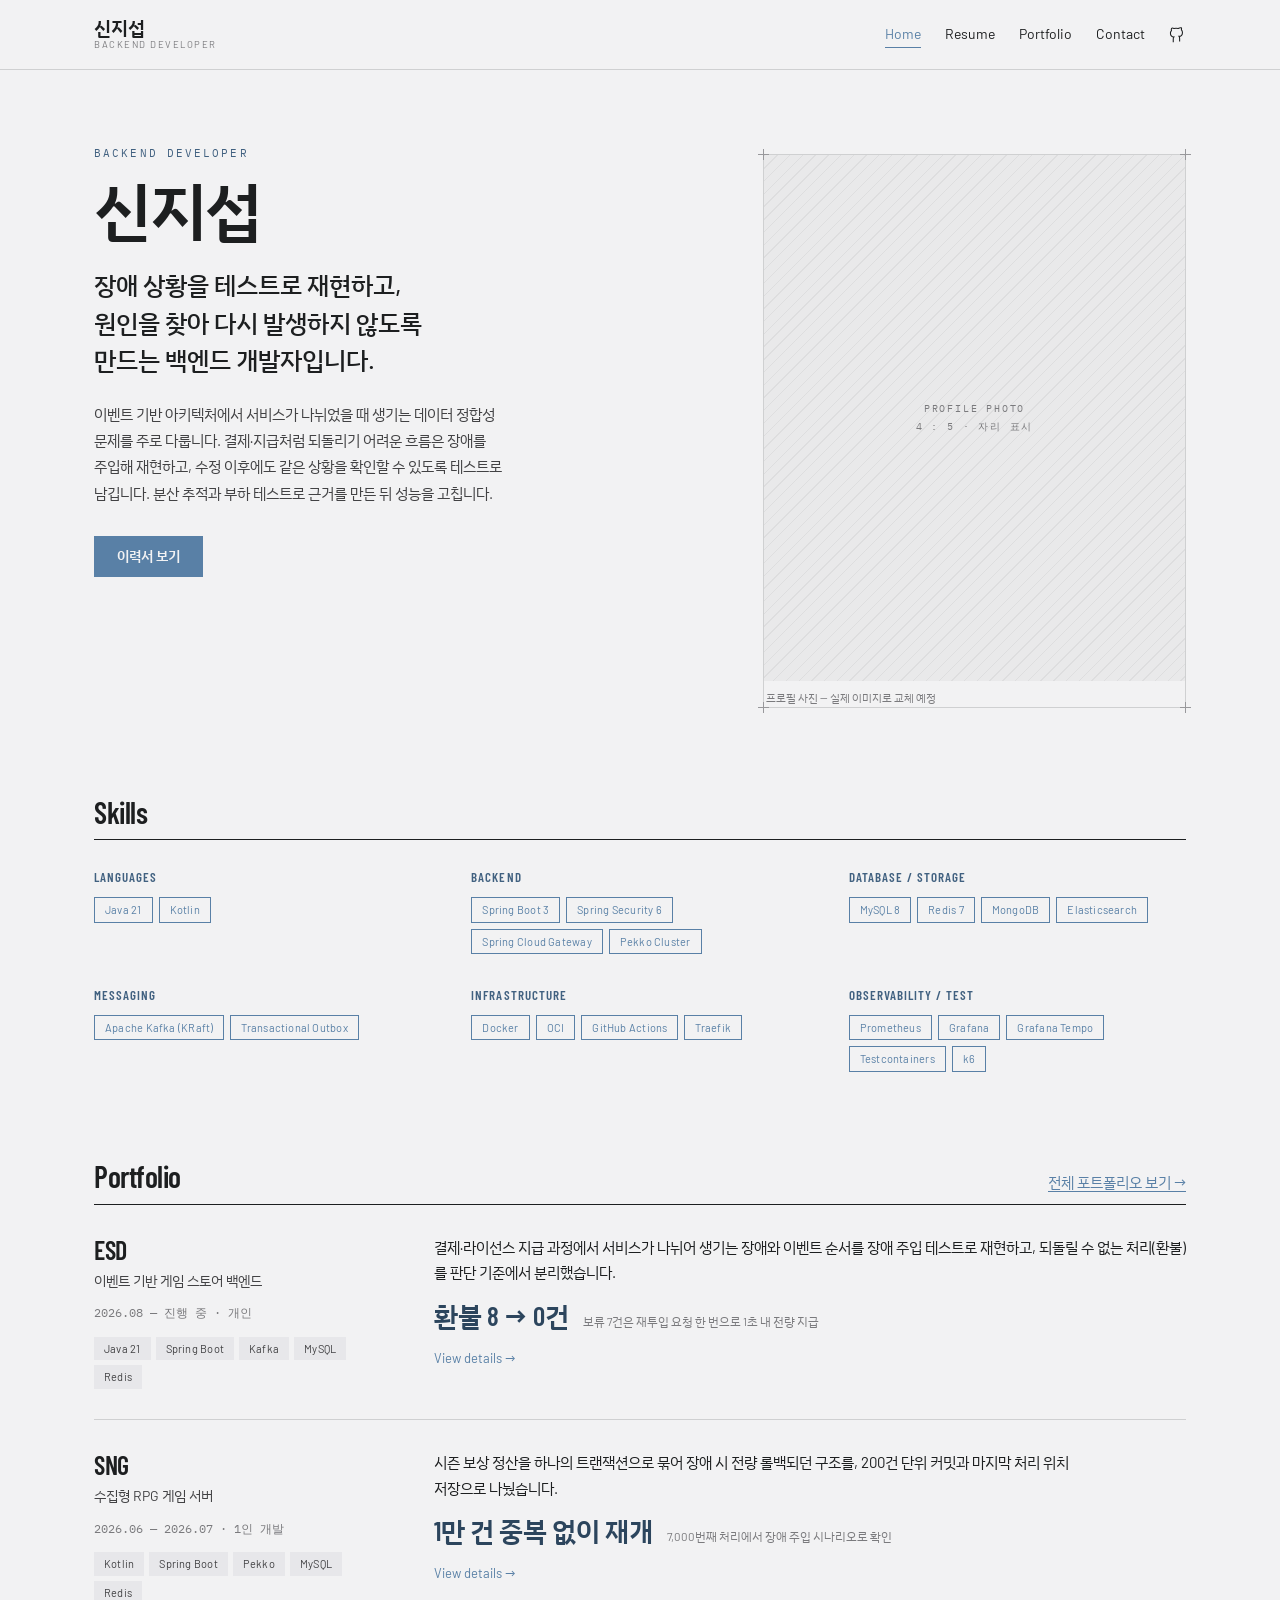
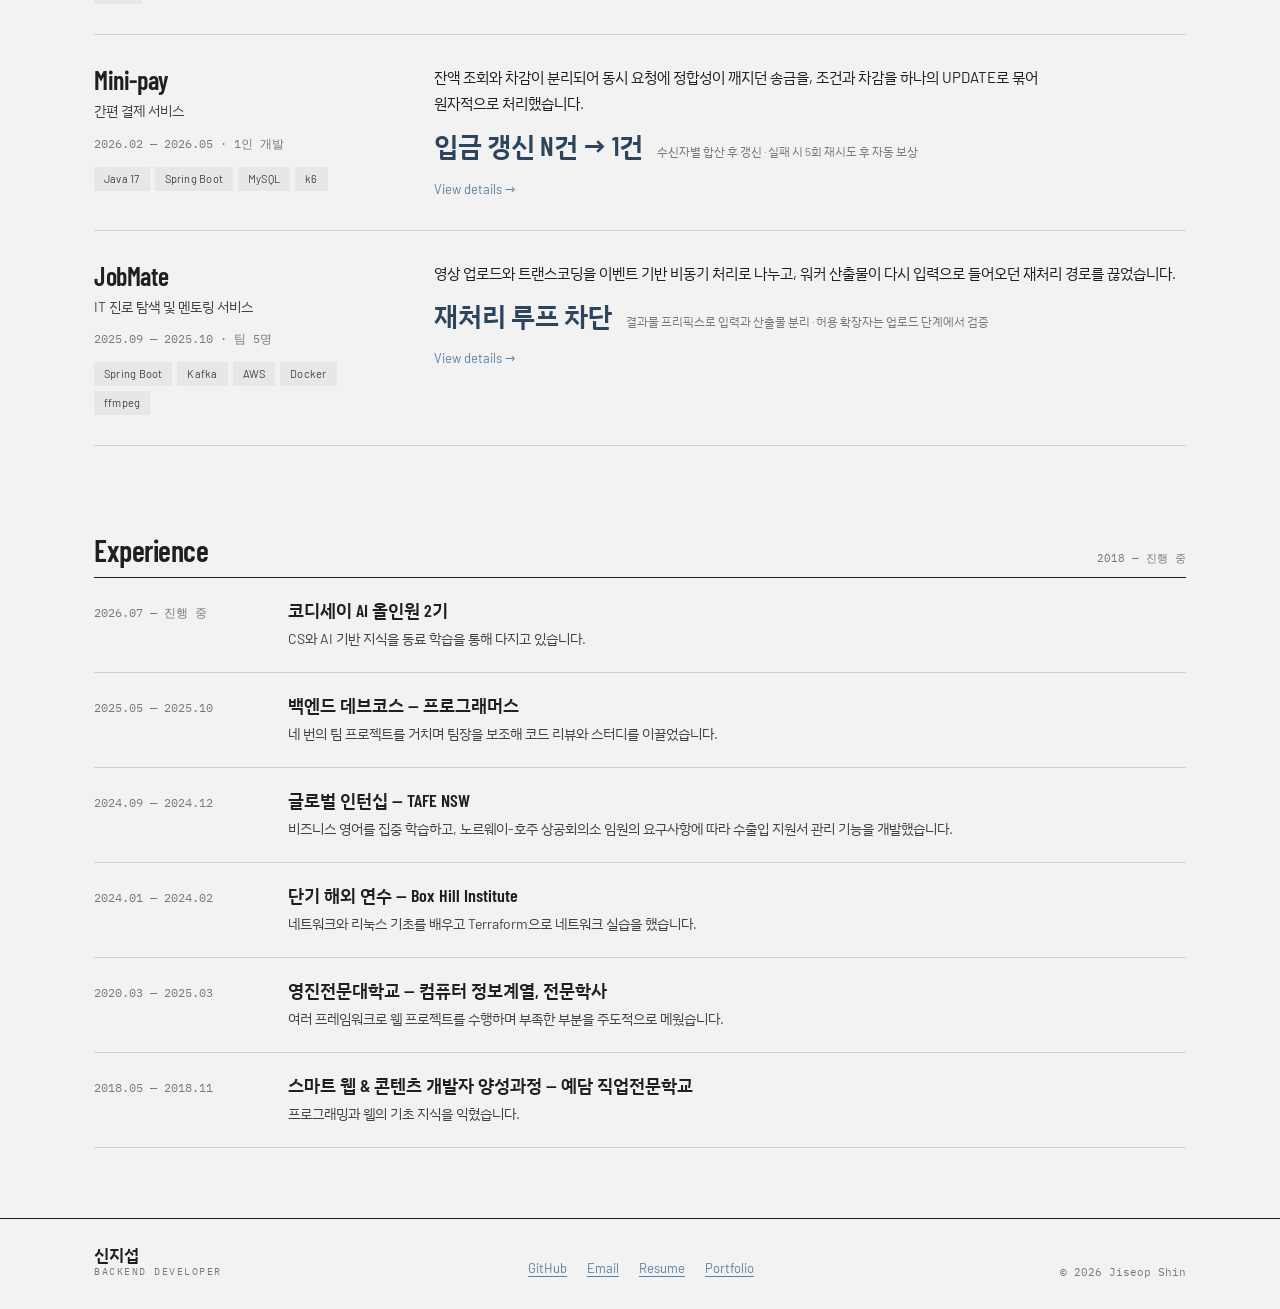
==== commit 03e906c6: "CTA 버튼 수정" ====
--- a/index.html
+++ b/index.html
@@ -60,7 +60,7 @@
       <p class="lead">장애 상황을 테스트로 재현하고, 원인을 찾아 다시 발생하지 않도록 만드는 백엔드 개발자입니다.</p>
       <p class="body-text">이벤트 기반 아키텍처에서 서비스가 나뉘었을 때 생기는 데이터 정합성 문제를 주로 다룹니다. 결제·지급처럼 되돌리기 어려운 흐름은 장애를 주입해 재현하고, 수정 이후에도 같은 상황을 확인할 수 있도록 테스트로 남깁니다. 분산 추적과 부하 테스트로 근거를 만든 뒤 성능을 고칩니다.</p>
       <div class="actions">
-        <a class="btn btn-primary" href="contact.html">지금 바로 고용하기</a>
+        <a class="btn btn-primary" href="resume.html">이력서 보기</a>
       </div>
     </div>
 
--- a/css/pages.css
+++ b/css/pages.css
@@ -88,11 +88,12 @@
   color: var(--color-neutral-700);
 }
 .doc h6 { margin: 44px 0 14px; }
+.doc h6[id] { scroll-margin-top: 88px; }
 .doc h6.tight { margin-bottom: 6px; }
 .doc-lead { font-size: 15px; line-height: 1.8; margin: 0; text-wrap: pretty; }
 
 .doc-list { border-top: 1px solid var(--color-text); }
-.doc-item { padding: 26px 0; border-bottom: 1px solid var(--color-divider); scroll-margin-top: 80px; }
+.doc-item { padding: 26px 0; border-bottom: 1px solid var(--color-divider); scroll-margin-top: 88px; }
 .doc-item-head {
   display: flex;
   align-items: baseline;
@@ -339,3 +340,70 @@
   .toolbar { flex-wrap: wrap; gap: var(--space-3); }
   .site-footer .container { flex-direction: column; align-items: flex-start; gap: var(--space-4); }
 }
+
+/* ─── 2b. Resume 목차 ─────────────────────────────────────────────── */
+/* 본문(780px)은 그대로 두고, 남는 오른쪽 여백에 띄웁니다. 여백이 모자란
+   화면에서는 아예 감춥니다 — 본문을 좁히면서까지 낄 자리는 아닙니다. */
+.doc-toc { display: none; }
+
+@media (min-width: 1180px) {
+  .doc-toc {
+    display: block;
+    position: fixed;
+    top: 148px;                           /* 도구 띠(sticky) 아래 */
+    left: calc(50% + 424px);              /* 본문 오른쪽 끝(390px) + 34px */
+    width: min(212px, calc(50vw - 440px));
+    max-height: calc(100vh - 196px);
+    overflow-y: auto;
+    overscroll-behavior: contain;
+    z-index: 10;
+  }
+}
+
+.doc-toc-title {
+  font-size: 10.5px;
+  letter-spacing: 0.14em;
+  color: var(--color-neutral-600);
+  padding-bottom: 10px;
+  border-bottom: 1px solid var(--color-text);
+}
+.doc-toc ol { list-style: none; margin: 0; padding: 0; }
+.doc-toc > ol { counter-reset: toc; padding-top: 4px; }
+.doc-toc a {
+  display: block;
+  padding: 5px 0 5px 12px;
+  border-left: 1px solid var(--color-divider);
+  font-size: 12.5px;
+  line-height: 1.45;
+  color: var(--color-neutral-700);
+  text-decoration: none;
+  text-wrap: pretty;
+  transition: color 0.15s, border-left-color 0.15s;
+}
+.doc-toc > ol > li > a::before {
+  counter-increment: toc;
+  content: counter(toc, decimal-leading-zero) "  ";
+  font: 400 10.5px var(--font-mono);
+  color: var(--color-neutral-500);
+}
+.doc-toc ol ol a {
+  padding-left: 24px;
+  font-size: 11.8px;
+  color: var(--color-neutral-600);
+}
+.doc-toc a:hover {
+  color: var(--color-accent-800);
+  border-left-color: var(--color-accent-400);
+}
+/* 지금 읽고 있는 항목 — toc.js 가 aria-current 를 옮겨 답니다. */
+.doc-toc a[aria-current] {
+  color: var(--color-accent-800);
+  font-weight: 600;
+  border-left-color: var(--color-accent);
+}
+.doc-toc a[aria-current]::before { color: var(--color-accent); }
+/* 하위 항목이 켜져 있는 동안, 상위 항목도 옅게 짚어 둡니다. */
+.doc-toc > ol > li:has(ol a[aria-current]) > a {
+  color: var(--color-neutral-900);
+  border-left-color: var(--color-neutral-400);
+}
--- a/css/print.css
+++ b/css/print.css
@@ -18,6 +18,7 @@
   .site-footer,
   .toolbar,
   .doc-footer,
+  .doc-toc,
   .skip-link,
   .nav-drawer { display: none !important; }
 
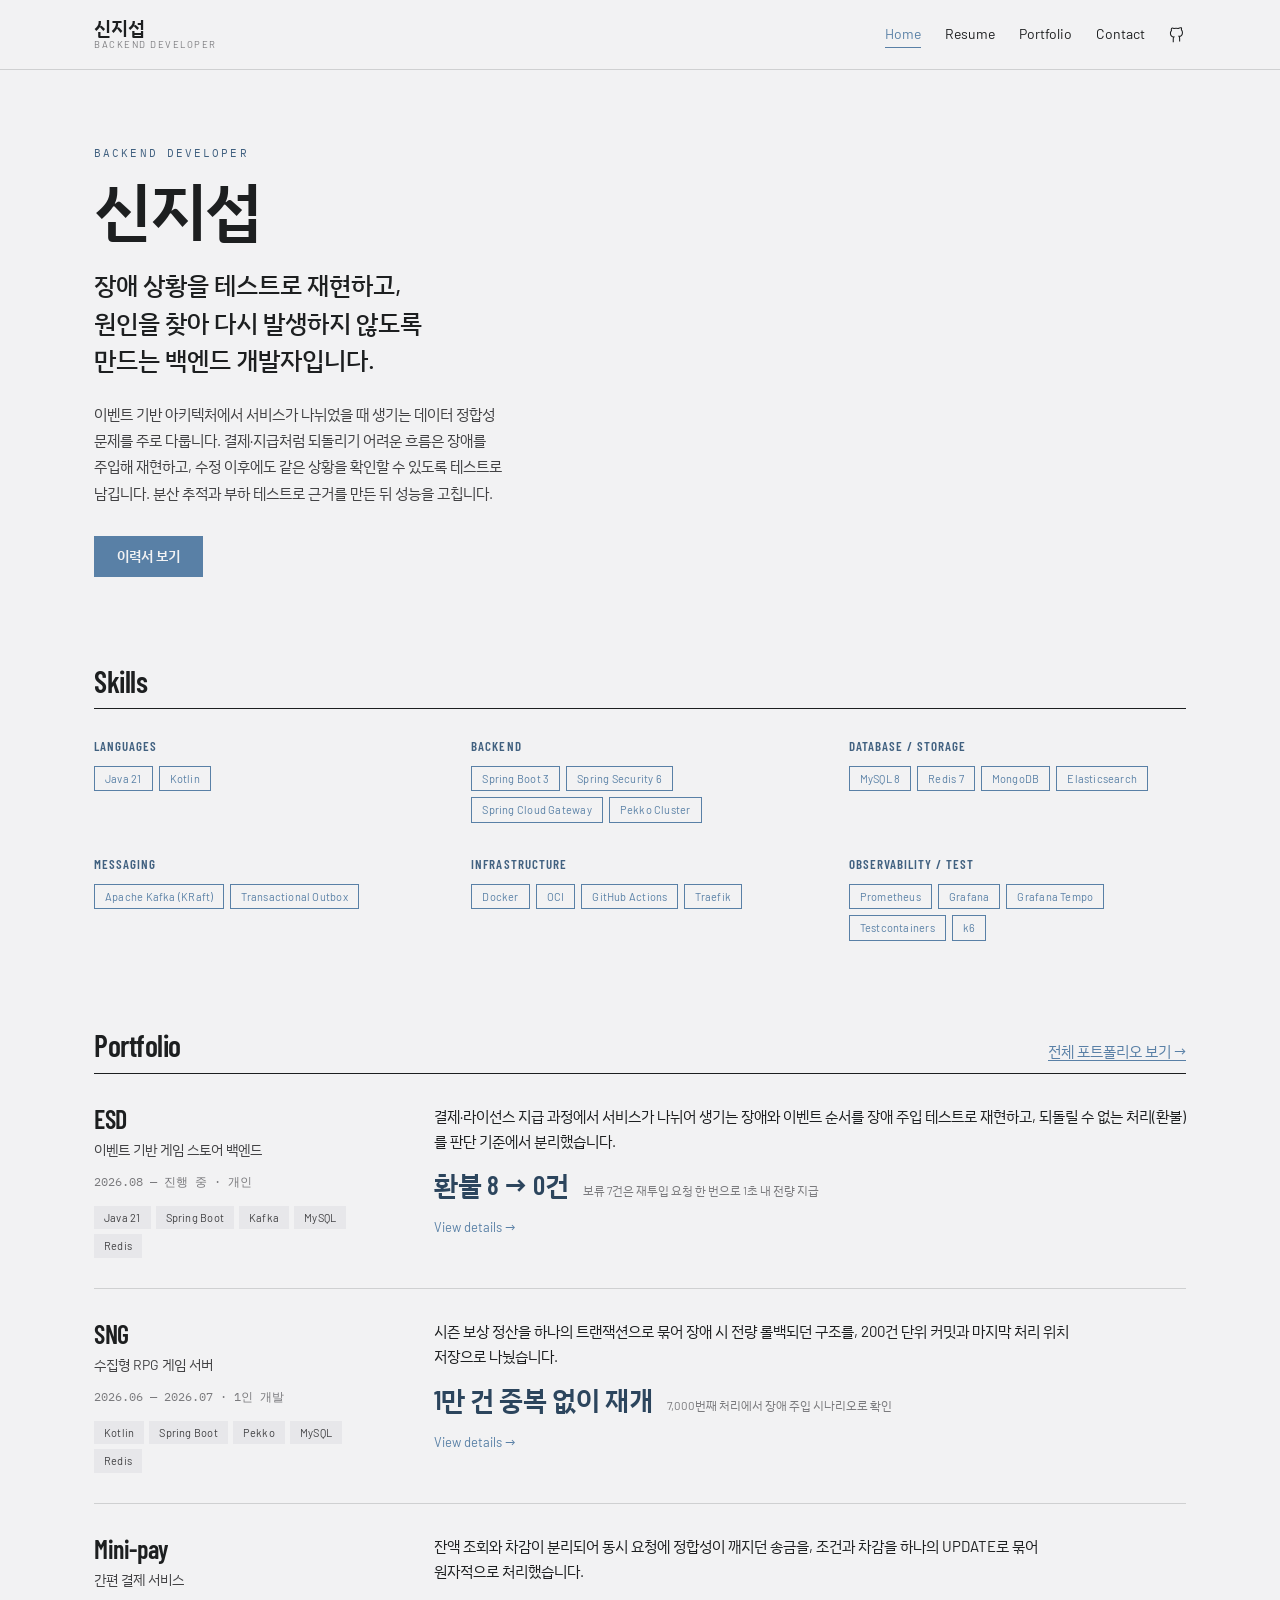
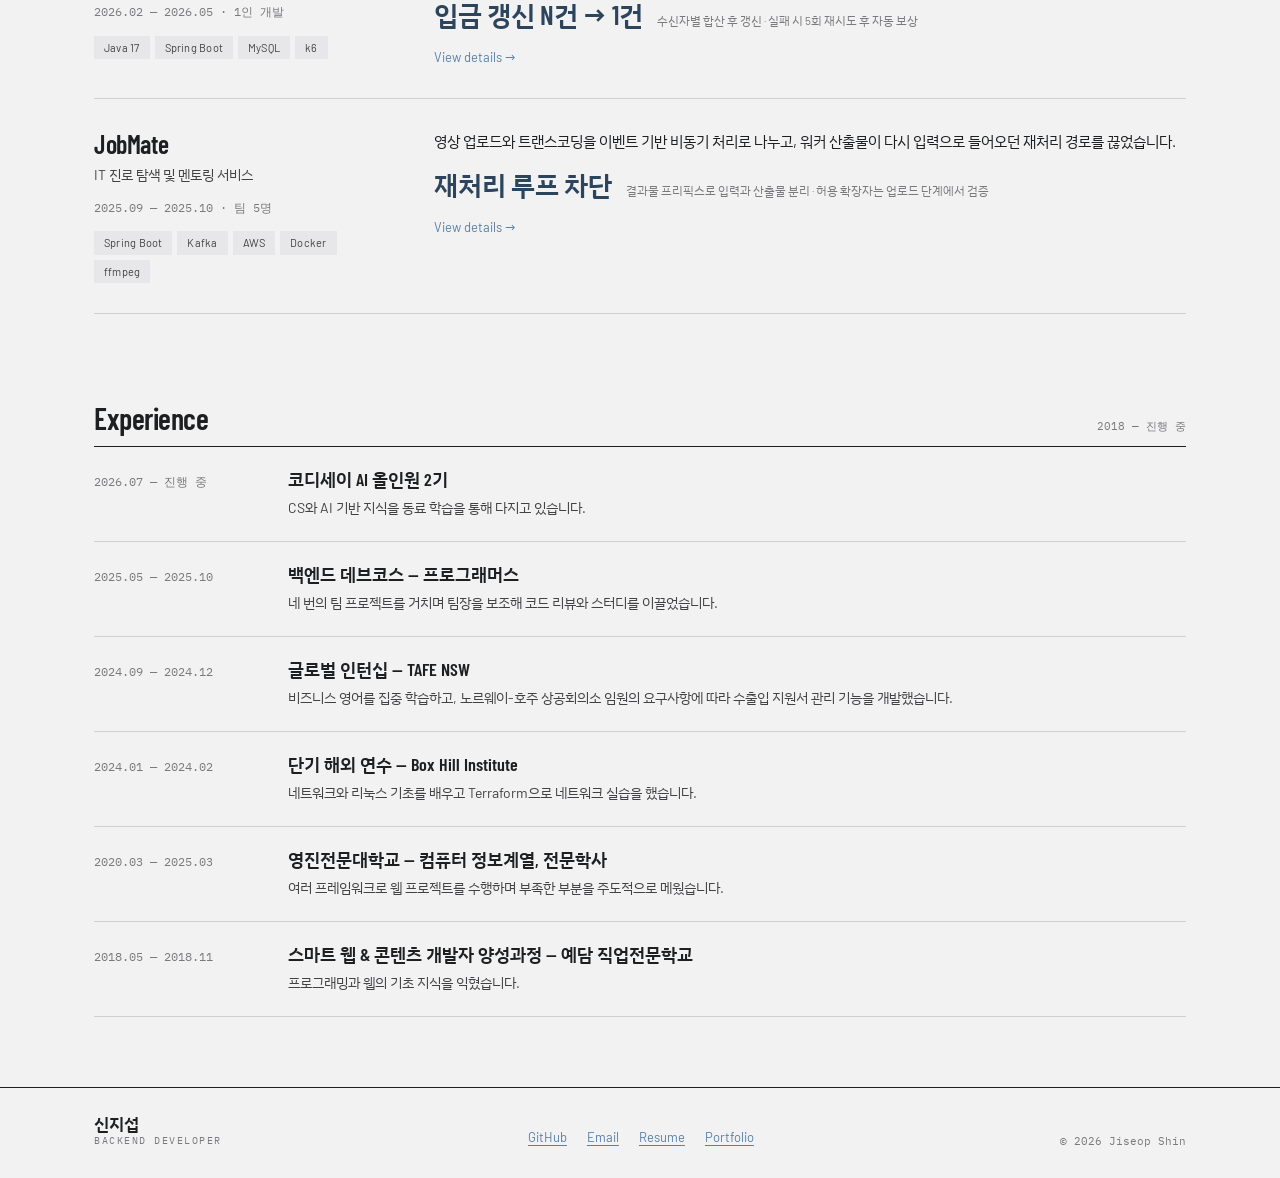
==== commit 4ff6f072: "사진 제거" ====
--- a/index.html
+++ b/index.html
@@ -63,16 +63,6 @@
         <a class="btn btn-primary" href="resume.html">이력서 보기</a>
       </div>
     </div>
-
-    <figure class="blueprint hero-figure">
-      <i class="corner tl"></i><i class="corner tr"></i><i class="corner bl"></i><i class="corner br"></i>
-      <!-- 실제 사진으로 바꿀 때: 아래 hatch-label 을 지우고 <img> 를 넣으면
-           .duotone 이 흑백 + 잉크 틴트로 눌러 줍니다. -->
-      <div class="duotone hatch">
-        <p class="hatch-label">PROFILE PHOTO<br><span class="hatch-ratio">4 : 5 · 자리 표시</span></p>
-      </div>
-      <figcaption>프로필 사진 — 실제 이미지로 교체 예정</figcaption>
-    </figure>
   </section>
 
   <!-- ── 기술 ─────────────────────────────────────────────────────── -->
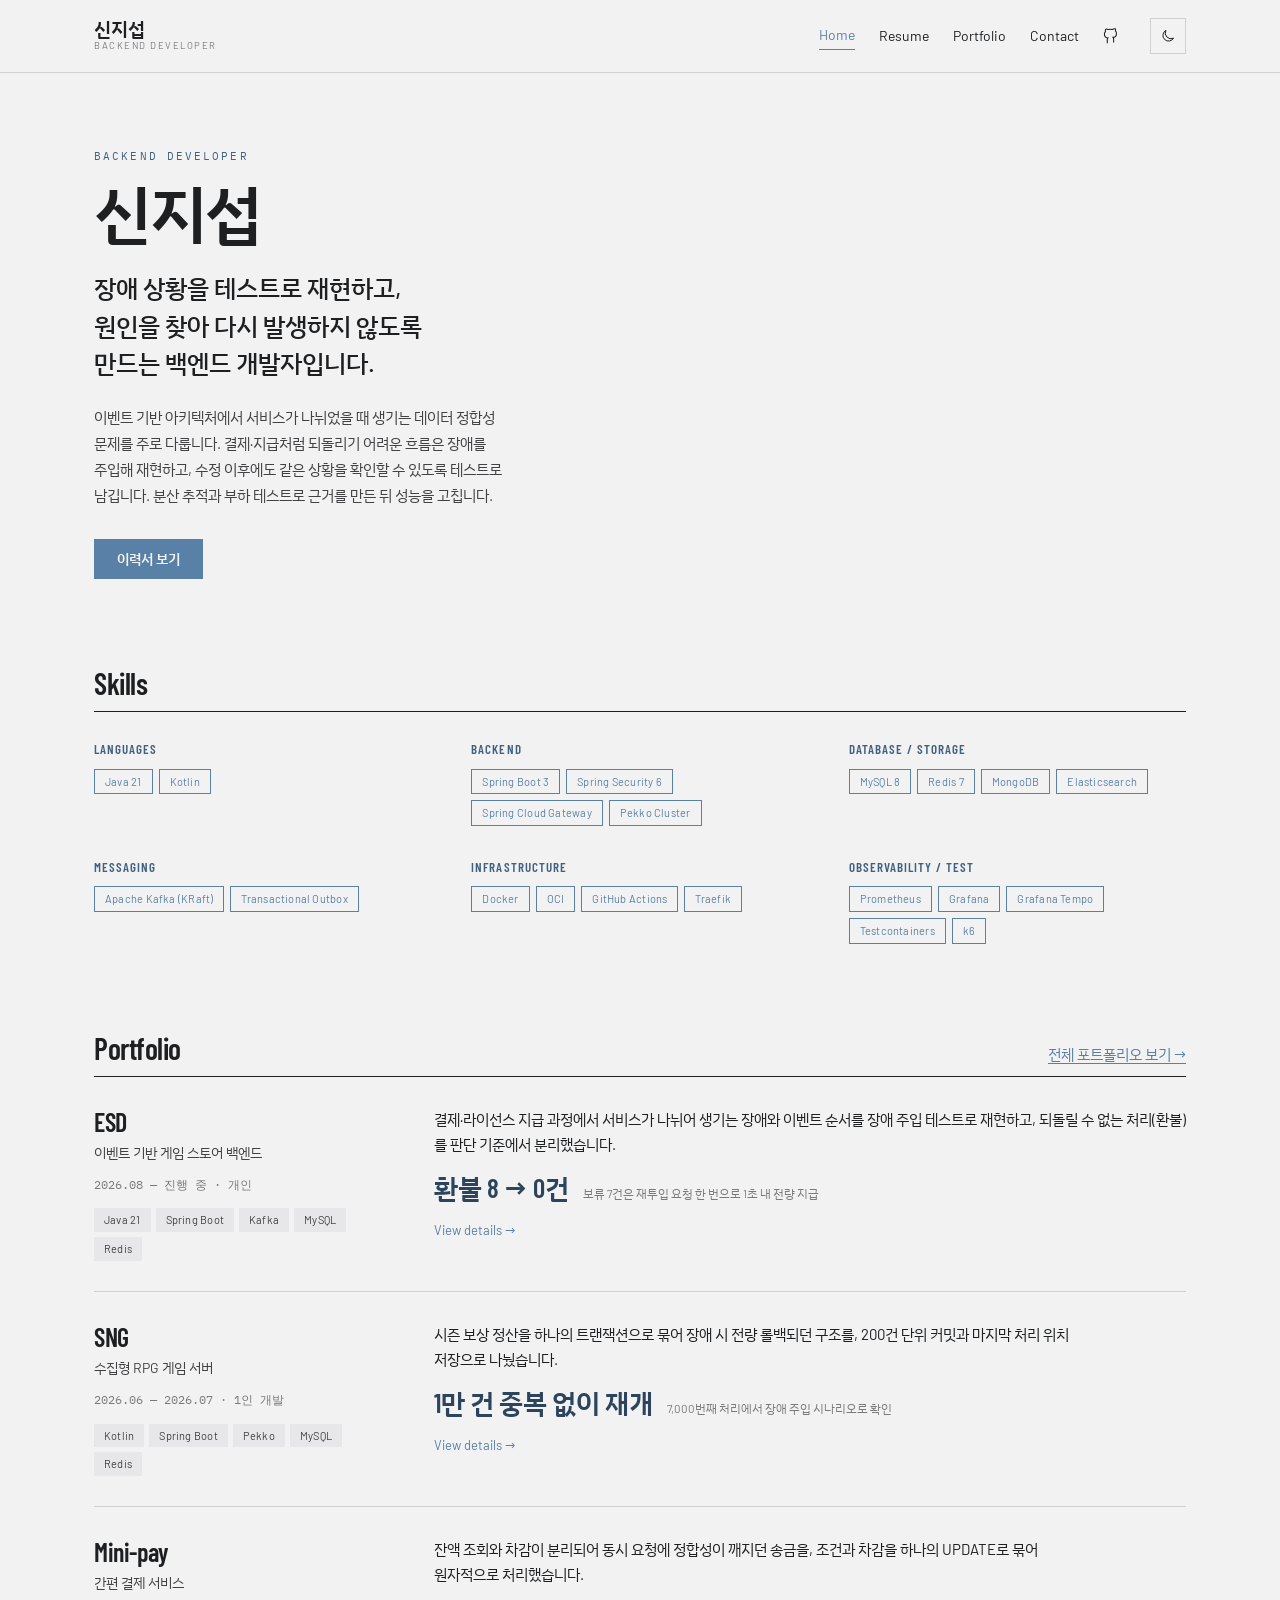
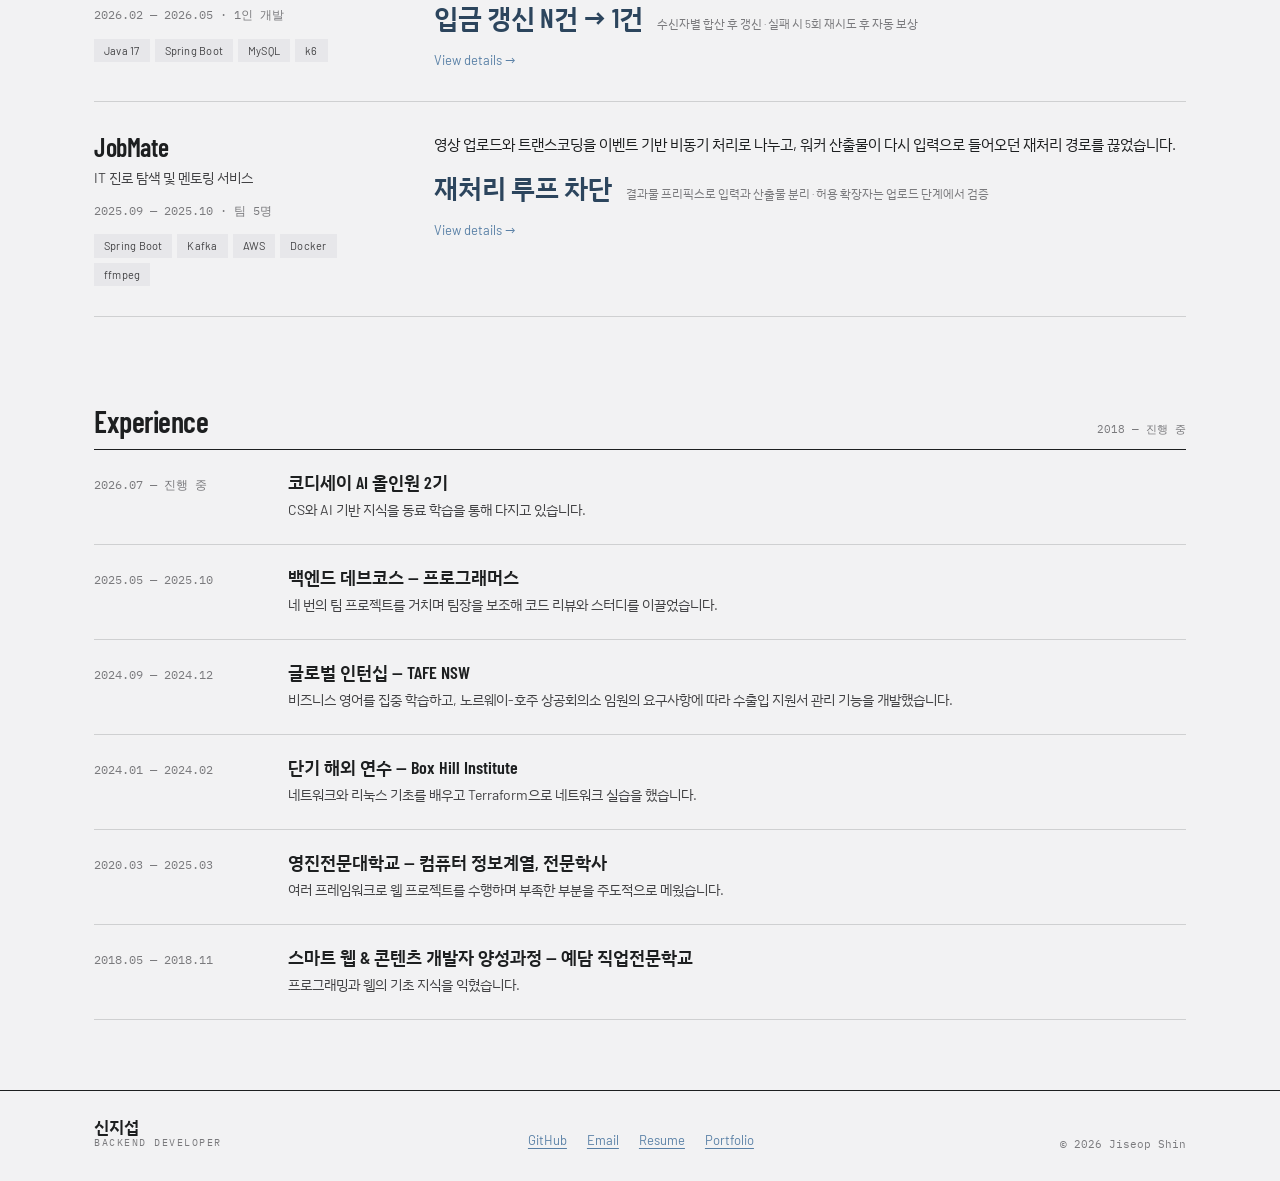
==== commit 28c8f9ed: "미적용사항 적용" ====
--- a/index.html
+++ b/index.html
@@ -33,6 +33,11 @@
       </a>
     </nav>
 
+    <button class="btn btn-secondary btn-icon theme-toggle" type="button" aria-label="다크 모드로 전환" aria-pressed="false" title="다크 모드">
+      <svg class="theme-icon-moon" width="16" height="16" viewBox="0 0 24 24" fill="none" stroke="currentColor" stroke-width="1.5" aria-hidden="true"><path d="M20.4 15.1A8.5 8.5 0 0 1 8.9 3.6 8.5 8.5 0 1 0 20.4 15.1Z"/></svg>
+      <svg class="theme-icon-sun" width="16" height="16" viewBox="0 0 24 24" fill="none" stroke="currentColor" stroke-width="1.5" aria-hidden="true"><circle cx="12" cy="12" r="3.5"/><path d="M12 2v2M12 20v2M4.9 4.9l1.4 1.4M17.7 17.7l1.4 1.4M2 12h2M20 12h2M4.9 19.1l1.4-1.4M17.7 6.3l1.4-1.4"/></svg>
+    </button>
+
     <button class="btn btn-secondary btn-icon nav-toggle" type="button" aria-label="메뉴 열기" aria-expanded="false" aria-controls="nav-drawer">
       <svg data-icon="open" width="16" height="16" viewBox="0 0 24 24" fill="none" stroke="currentColor" stroke-width="1.5" aria-hidden="true"><path d="M4 6h16M4 12h16M4 18h16"/></svg>
       <svg data-icon="close" hidden width="16" height="16" viewBox="0 0 24 24" fill="none" stroke="currentColor" stroke-width="1.5" aria-hidden="true"><path d="M6 6l12 12M18 6L6 18"/></svg>
@@ -294,7 +299,8 @@
   </div>
 </footer>
 
-<script src="js/site.js"></script>
-<script src="js/nav.js"></script>
+<script src="js/theme.js" defer></script>
+<script src="js/site.js" defer></script>
+<script src="js/nav.js" defer></script>
 </body>
 </html>
--- a/css/tokens.css
+++ b/css/tokens.css
@@ -5,6 +5,8 @@
    ══════════════════════════════════════════════════════════════════ */
 
 :root {
+  color-scheme: light;
+
   /* ─── 표면과 글자 ─────────────────────────────────────────────── */
   --color-bg: #f2f2f3;          /* 종이(페이지) 바닥 */
   --color-surface: #e9e9ea;     /* 한 단 들어간 면 — 코드칩·해칭 바탕 */
@@ -57,9 +59,42 @@
 
   /* 섹션 사이 수직 리듬 */
   --section-gap: 88px;
+  --header-height: 73px;
 
   --shadow-sm: 0 1px 2px color-mix(in srgb, #2b2b2d 14%, transparent);
   --shadow-md: 0 3px 10px color-mix(in srgb, #2b2b2d 16%, transparent);
+}
+
+/* 다크 모드 변수 — data-theme="dark" 를 문서 루트에 걸면 적용됩니다. */
+[data-theme="dark"] {
+  color-scheme: dark;
+  --color-bg: #0f1112;
+  --color-surface: #181b1e;
+  --color-text: #eceeef;
+  --color-divider: color-mix(in srgb, #eceeef 18%, transparent);
+
+  --color-neutral-100: #121416;
+  --color-neutral-200: #1c1f22;
+  --color-neutral-300: #292d31;
+  --color-neutral-400: #454b50;
+  --color-neutral-500: #697178;
+  --color-neutral-600: #939ba1;
+  --color-neutral-700: #adb4b9;
+  --color-neutral-800: #cbd0d3;
+  --color-neutral-900: #e6e9eb;
+
+  --color-accent: #82b5df;
+  --color-accent-100: #152431;
+  --color-accent-200: #1b3347;
+  --color-accent-300: #254a68;
+  --color-accent-400: #396b92;
+  --color-accent-500: #568db8;
+  --color-accent-600: #76abd3;
+  --color-accent-700: #96c4e6;
+  --color-accent-800: #bddcf3;
+  --color-accent-900: #e0effa;
+  --shadow-sm: 0 1px 2px color-mix(in srgb, #000 30%, transparent);
+  --shadow-md: 0 6px 20px color-mix(in srgb, #000 30%, transparent);
 }
 
 @media (max-width: 720px) {
--- a/css/base.css
+++ b/css/base.css
@@ -9,7 +9,10 @@
    여기서 확실히 눌러 둡니다. */
 [hidden] { display: none !important; }
 
-html { -webkit-text-size-adjust: 100%; }
+html {
+  -webkit-text-size-adjust: 100%;
+  scroll-padding-top: calc(var(--header-height) + 20px);
+}
 
 body {
   margin: 0;
@@ -31,6 +34,7 @@
   min-height: 100vh;
   display: flex;
   flex-direction: column;
+  transition: background-color 0.2s ease, color 0.2s ease;
 }
 
 body > main { flex: 1 0 auto; }
@@ -177,3 +181,26 @@
 .hl { color: var(--color-accent-800); font-weight: 600; }
 
 .actions { display: flex; flex-wrap: wrap; gap: var(--space-3); }
+
+/* JS가 준비된 경우에만 숨긴 뒤 한 번 나타냅니다. */
+.reveal-ready .reveal {
+  opacity: 0;
+  transform: translateY(18px);
+  transition:
+    opacity 0.55s ease var(--reveal-delay, 0ms),
+    transform 0.55s ease var(--reveal-delay, 0ms);
+}
+.reveal-ready .reveal.is-revealed {
+  opacity: 1;
+  transform: translateY(0);
+}
+
+@media (prefers-reduced-motion: reduce) {
+  html { scroll-behavior: auto; }
+  *, *::before, *::after {
+    animation-duration: 0.01ms !important;
+    animation-iteration-count: 1 !important;
+    scroll-behavior: auto !important;
+    transition-duration: 0.01ms !important;
+  }
+}
--- a/css/components.css
+++ b/css/components.css
@@ -128,11 +128,14 @@
 
 /* ─── 헤더와 내비게이션 ───────────────────────────────────────────── */
 .site-header {
-  position: relative;
+  position: sticky;
+  top: 0;
   z-index: 30;
   background: var(--color-bg);
   border-bottom: 1px solid var(--color-divider);
-}
+  transition: background-color 0.2s ease, box-shadow 0.2s ease;
+}
+.site-header[data-scrolled] { box-shadow: var(--shadow-sm); }
 .nav {
   display: flex;
   align-items: center;
@@ -178,6 +181,12 @@
 .nav-links .nav-icon:hover { color: var(--color-accent); }
 .nav-links .nav-icon[aria-current="page"] { border-bottom: 0; }
 
+.theme-toggle { flex: none; }
+.theme-toggle svg { pointer-events: none; }
+.theme-toggle .theme-icon-sun { display: none; }
+.theme-toggle[aria-pressed="true"] .theme-icon-moon { display: none; }
+.theme-toggle[aria-pressed="true"] .theme-icon-sun { display: block; }
+
 /* 햄버거 — 좁은 화면에서만 보입니다. */
 .nav-toggle { display: none; }
 
@@ -211,7 +220,7 @@
 /* ─── 얇은 도구 띠 (이력서 상단) ──────────────────────────────────── */
 .toolbar {
   position: sticky;
-  top: 0;
+  top: var(--header-height);
   z-index: 20;
   display: flex;
   align-items: center;
@@ -369,3 +378,29 @@
 }
 .footer-links { display: flex; gap: 20px; font-size: 13px; }
 .footer-copy { font: 400 10.5px var(--font-mono); color: var(--color-neutral-600); }
+
+/* 긴 페이지에서만 나타나는 맨 위로 이동 버튼 */
+.scroll-top {
+  position: fixed;
+  right: max(20px, calc((100vw - var(--page-max)) / 2 + 14px));
+  bottom: 24px;
+  z-index: 25;
+  width: 42px;
+  height: 42px;
+  border: 1px solid var(--color-divider);
+  background: var(--color-bg);
+  color: var(--color-text);
+  box-shadow: var(--shadow-md);
+  cursor: pointer;
+  font: 500 18px/1 var(--font-mono);
+  opacity: 0;
+  pointer-events: none;
+  transform: translateY(10px);
+  transition: opacity 0.2s ease, transform 0.2s ease, background 0.2s ease;
+}
+.scroll-top:hover { background: var(--color-surface); }
+.scroll-top.is-visible { opacity: 1; pointer-events: auto; transform: translateY(0); }
+
+@media (max-width: 720px) {
+  .scroll-top { right: 16px; bottom: 16px; }
+}
--- a/css/pages.css
+++ b/css/pages.css
@@ -146,15 +146,15 @@
 
 .project-list {
   padding-top: 34px;
-  display: flex;
-  flex-direction: column;
+  display: grid;
+  grid-template-columns: repeat(2, minmax(0, 1fr));
   gap: 26px;
 }
 .project-card { padding: 32px 34px; }
 .project-card-inner {
   display: grid;
-  grid-template-columns: minmax(0, 1fr) minmax(0, 1.25fr);
-  gap: 44px;
+  grid-template-columns: minmax(0, 1fr);
+  gap: 28px;
 }
 .project-card h3 { margin: 0; font-size: clamp(24px, 2.8vw, 29px); }
 .project-title-row { display: flex; align-items: baseline; gap: 12px; flex-wrap: wrap; }
@@ -165,10 +165,41 @@
 .project-highlights ul { font-size: 14px; line-height: 1.9; }
 
 .empty-state {
+  grid-column: 1 / -1;
   padding: 40px 0;
   font-size: 14px;
   color: var(--color-neutral-700);
 }
+
+/* GitHub API로 채우는 공개 저장소 그리드 */
+.github-projects { padding-top: var(--section-gap); }
+.github-state-row {
+  display: flex;
+  align-items: center;
+  justify-content: space-between;
+  gap: var(--space-4);
+  min-height: 38px;
+  margin: 12px 0 18px;
+}
+.github-state { margin: 0; font-size: 12px; color: var(--color-neutral-600); }
+.github-state[data-state="error"] { color: #b65d4c; }
+[data-theme="dark"] .github-state[data-state="error"] { color: #ee9b8d; }
+.github-grid {
+  display: grid;
+  grid-template-columns: repeat(3, minmax(0, 1fr));
+  gap: 24px;
+}
+.github-card {
+  min-width: 0;
+  padding: 24px;
+  display: grid;
+  grid-template-rows: auto minmax(3.2em, 1fr) auto;
+  gap: 14px;
+}
+.github-card-head { display: flex; align-items: baseline; justify-content: space-between; gap: 12px; }
+.github-card h3 { min-width: 0; font-size: 21px; overflow-wrap: anywhere; }
+.github-card-description { margin: 0; color: var(--color-neutral-800); font-size: 13.5px; line-height: 1.6; }
+.github-card-meta { display: flex; flex-wrap: wrap; gap: 7px 16px; }
 
 /* ─── 4. Case detail ──────────────────────────────────────────────── */
 .back-link { padding-top: 26px; }
@@ -312,6 +343,8 @@
   .hero .lead, .hero .body-text { max-width: none; }
   .skill-grid { grid-template-columns: repeat(2, minmax(0, 1fr)); }
   .project-card-inner { grid-template-columns: minmax(0, 1fr); gap: 28px; }
+  .project-list { grid-template-columns: minmax(0, 1fr); }
+  .github-grid { grid-template-columns: repeat(2, minmax(0, 1fr)); }
   .work { grid-template-columns: minmax(0, 1fr); gap: 20px; }
   .entry { grid-template-columns: minmax(0, 1fr) 24px; gap: 6px 16px; }
   .entry .mono { grid-column: 1; }
@@ -332,6 +365,7 @@
   .page-head, .contact { padding-top: 48px; }
   .skill-grid { grid-template-columns: minmax(0, 1fr); gap: 26px; }
   .project-card { padding: 26px 22px; }
+  .github-grid { grid-template-columns: minmax(0, 1fr); }
   .contact-form { padding: 24px 22px; }
   .case-grid { grid-template-columns: minmax(0, 1fr); gap: 6px 0; }
   .case-label { line-height: 1.6; margin-top: 14px; }
--- a/css/print.css
+++ b/css/print.css
@@ -20,7 +20,14 @@
   .doc-footer,
   .doc-toc,
   .skip-link,
-  .nav-drawer { display: none !important; }
+  .nav-drawer,
+  .scroll-top { display: none !important; }
+
+  .reveal-ready .reveal,
+  .reveal-ready .reveal.is-revealed {
+    opacity: 1 !important;
+    transform: none !important;
+  }
 
   .doc {
     max-width: none;
